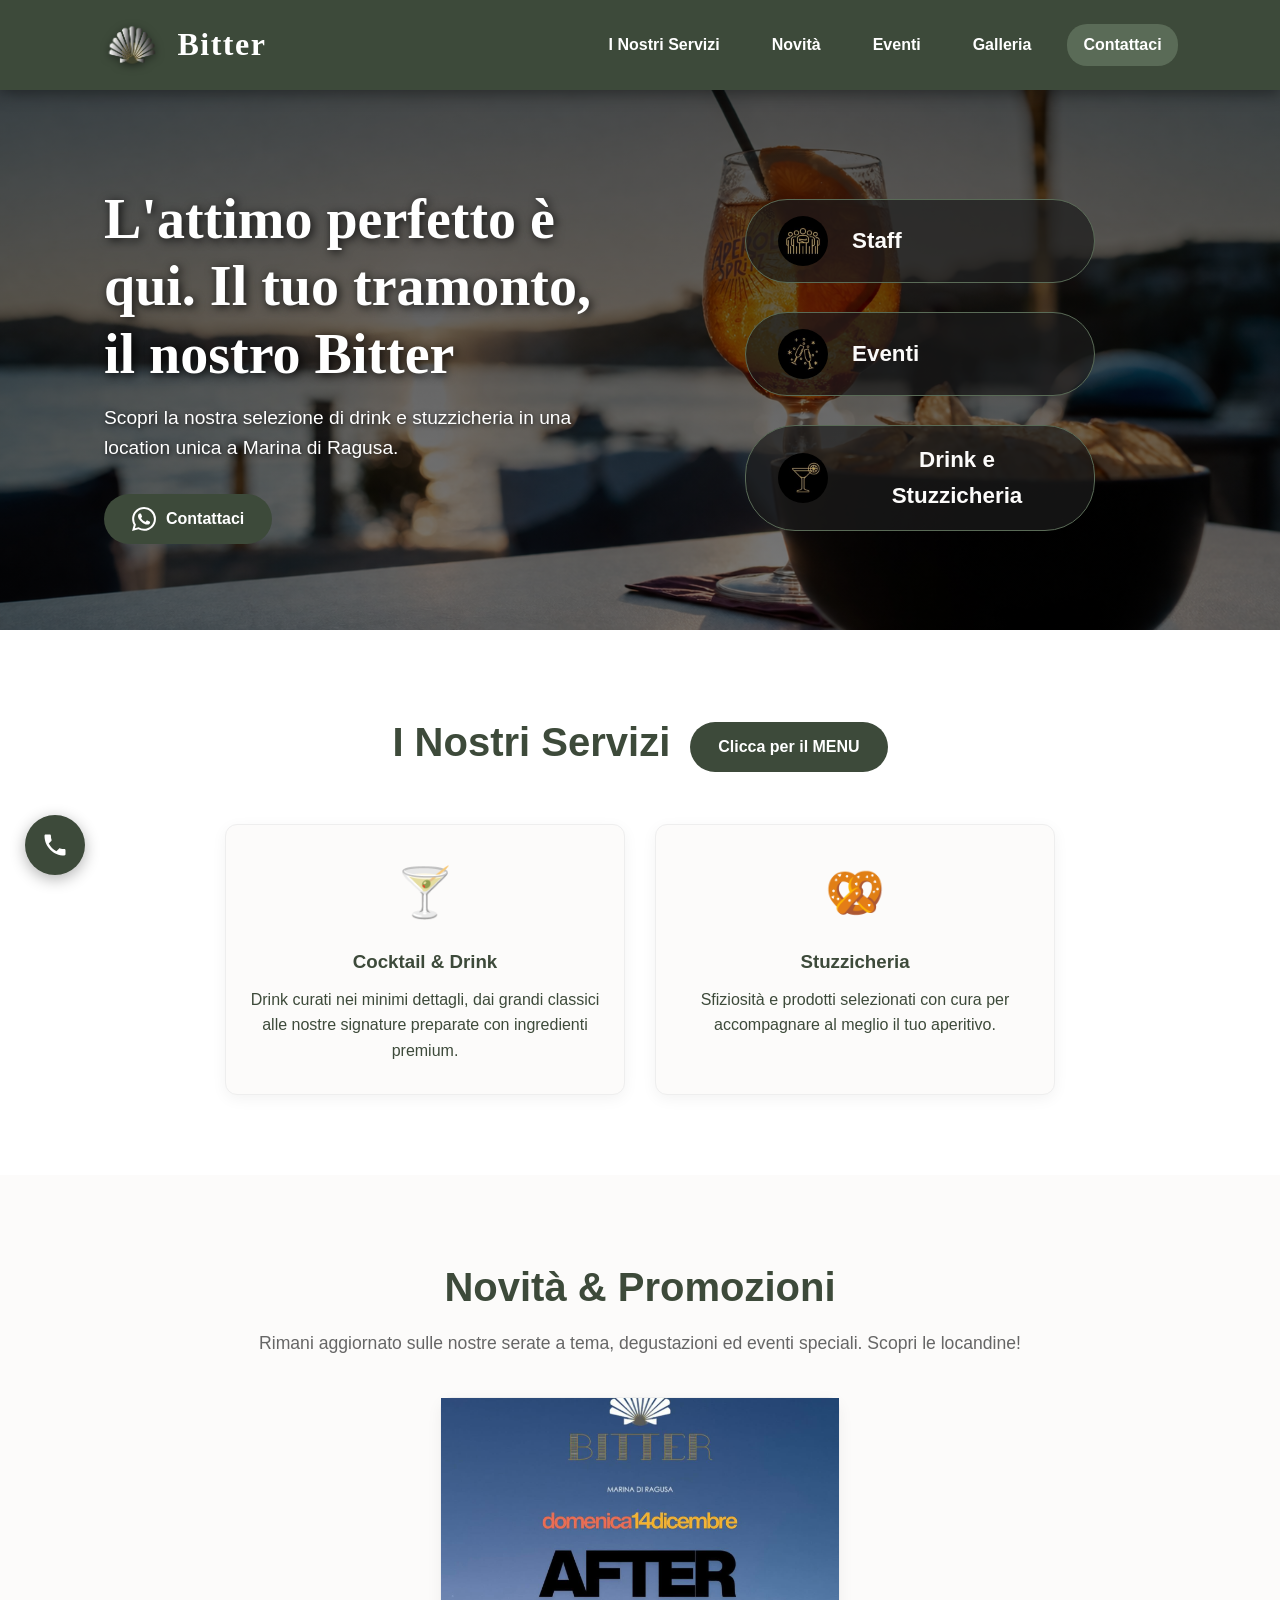
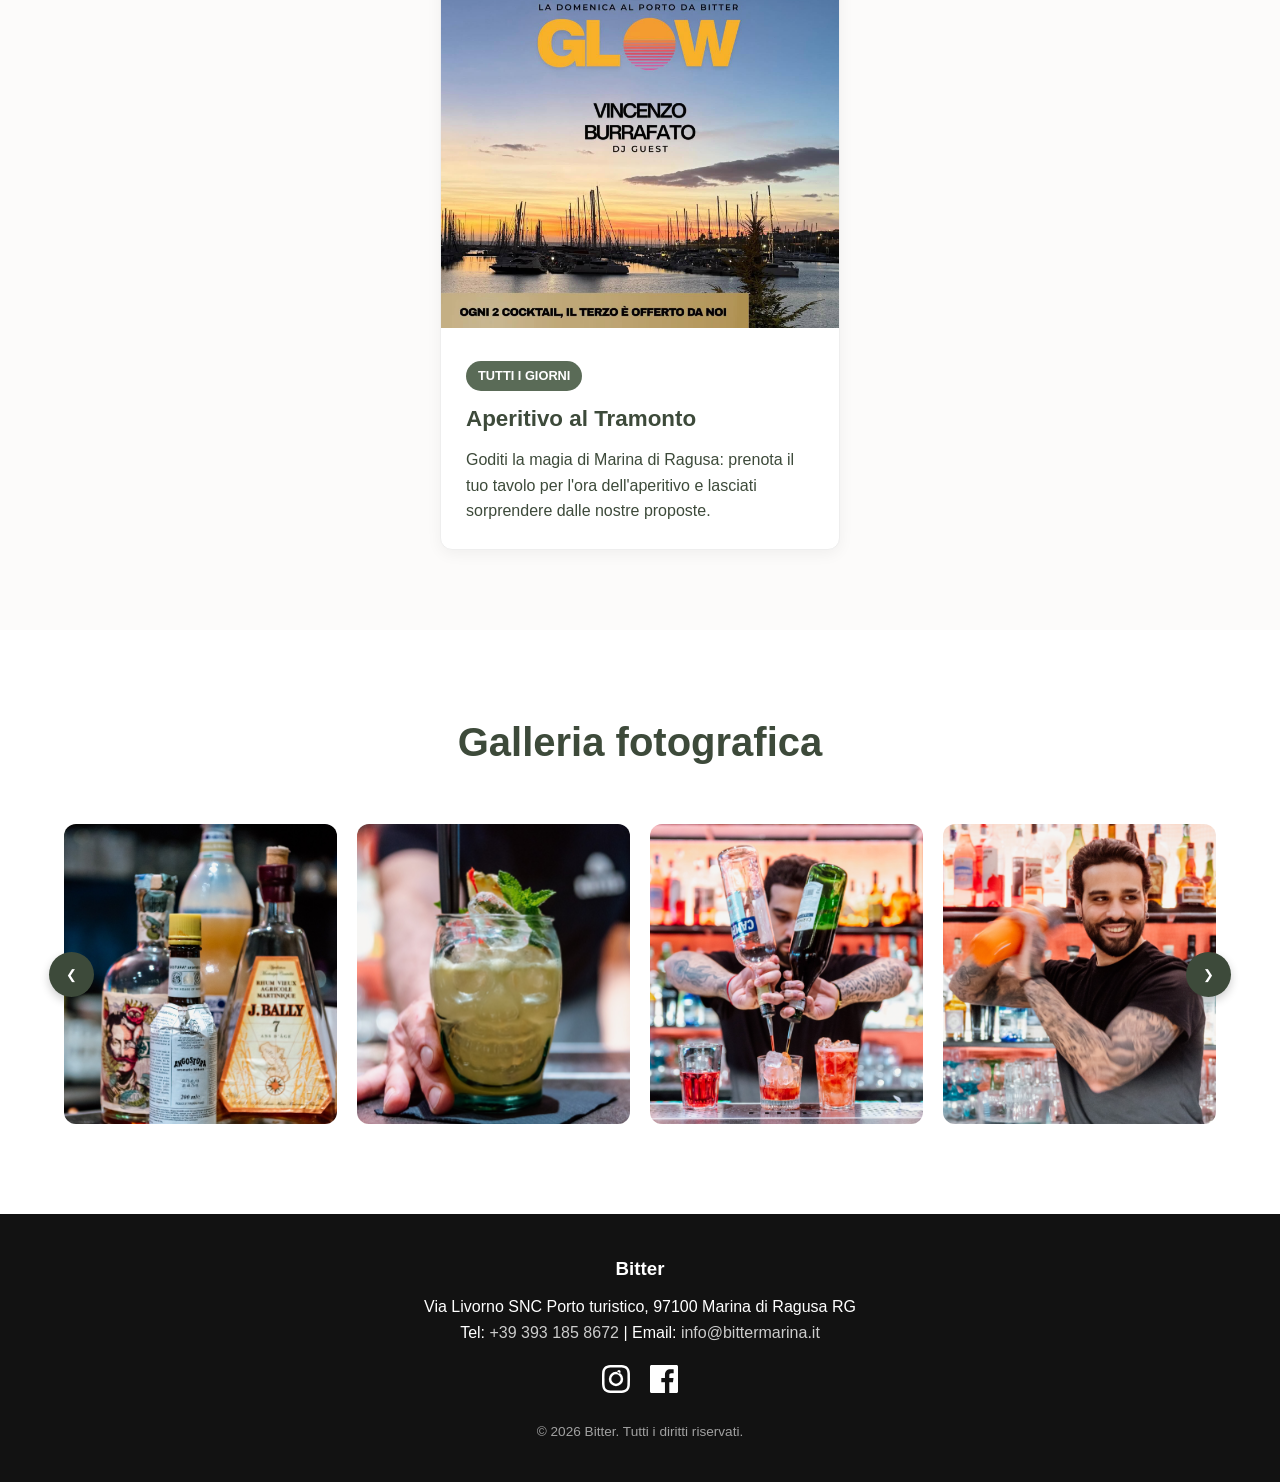
==== index.html @ 3f4b148c "Push" ====
<!DOCTYPE html>
<html lang="it">

<head>
    <meta charset="UTF-8">
    <meta name="viewport" content="width=device-width, initial-scale=1.0">

    <title>Bitter | Marina di Ragusa</title>
    <meta name="description"
        content="Bitter a Marina di Ragusa: vieni a scoprire la nostra selezione di vini, taglieri ed eventi esclusivi al tramonto.">
    <meta name="keywords"
        content="Bitter Marina di Ragusa, aperitivo Marina di Ragusa, vini, taglieri, eventi, tramonto, cocktail bar">
    <meta name="author" content="Bitter">
    <meta name="robots" content="index, follow">
    <link rel="icon" href="img/icon.png" type="image/png">

    <link rel="stylesheet" href="style.css">
</head>

<body>

    <header class="main-header">
        <div class="header-overlay">
            <a href="index.html" class="logo-container" style="text-decoration: none;">
                <img src="img/logo.png" alt="Logo Bitter" class="logo" width="50" height="50">
                <h1>Bitter</h1>
            </a>

            <button class="hamburger" aria-expanded="false" aria-label="Apri menu principale" aria-controls="main-nav">
                <svg viewBox="0 0 24 24" width="30" height="30" fill="currentColor" aria-hidden="true">
                    <path d="M3 18h18v-2H3v2zm0-5h18v-2H3v2zm0-7v2h18V6H3z" />
                </svg>
            </button>

            <nav id="main-nav" role="navigation" aria-label="Menu principale">
                <a href="#servizi">I Nostri Servizi</a>
                <a href="#novita">Novità</a>
                <a href="eventi.html">Eventi</a>
                <a href="#galleria">Galleria</a>
                <a href="contatti.html" class="nav-highlight">Contattaci</a>
            </nav>
        </div>

        <!-- Hero Section Aggiornata: Divisa a Metà -->
        <div class="hero-content split-layout">

            <!-- Lato Sinistro: Titolo, Sottotitolo e Immagine Prenotazione -->
            <div class="hero-text">
                <h2>L'attimo perfetto è qui. Il tuo tramonto, il nostro Bitter</h2>
                <p>Scopri la nostra selezione di drink e stuzzicheria in una location unica a Marina di Ragusa.</p>

                <a href="contatti.html" class="btn">
                    <svg viewBox="0 0 24 24" width="24" height="24" fill="currentColor" aria-hidden="true">
                        <path
                            d="M17.472 14.382c-.297-.149-1.758-.867-2.03-.967-.273-.099-.471-.148-.67.15-.197.297-.767.966-.94 1.164-.173.199-.347.223-.644.075-.297-.15-1.255-.463-2.39-1.475-.883-.788-1.48-1.761-1.653-2.059-.173-.297-.018-.458.13-.606.134-.133.298-.347.446-.52.149-.174.198-.298.298-.497.099-.198.05-.371-.025-.52-.075-.149-.669-1.612-.916-2.207-.242-.579-.487-.5-.669-.51a12.8 12.8 0 0 0-.57-.01c-.198 0-.52.074-.792.372-.272.297-1.04 1.016-1.04 2.479 0 1.462 1.065 2.875 1.213 3.074.149.198 2.096 3.2 5.077 4.487.709.306 1.262.489 1.694.625.712.227 1.36.195 1.871.118.571-.085 1.758-.719 2.006-1.413.248-.694.248-1.289.173-1.413-.074-.124-.272-.198-.57-.347m-5.421 7.403h-.004a9.87 9.87 0 0 1-5.031-1.378l-.361-.214-3.741.982.998-3.648-.235-.374a9.86 9.86 0 0 1-1.51-5.26c.001-5.45 4.436-9.884 9.888-9.884 2.64 0 5.122 1.03 6.988 2.898a9.825 9.825 0 0 1 2.893 6.994c-.003 5.45-4.437 9.884-9.885 9.884m8.413-18.297A11.815 11.815 0 0 0 12.05 0C5.495 0 .16 5.335.157 11.892c0 2.096.547 4.142 1.588 5.945L.057 24l6.305-1.654a11.882 11.882 0 0 0 5.683 1.448h.005c6.554 0 11.89-5.335 11.893-11.893a11.821 11.821 0 0 0-3.48-8.413Z" />
                    </svg>
                    Contattaci
                </a>
            </div>

            <!-- Lato Destro: Icone Cliccabili -->
            <div class="hero-icons">
                <a href="staff.html" class="hero-icon-link">
                    <img src="img/staff_icon.jpg" alt="Icona Staff">
                    <span>Staff</span>
                </a>
                <a href="eventi.html" class="hero-icon-link">
                    <img src="img/eventi_icon.jpg" alt="Icona Eventi">
                    <span>Eventi</span>
                </a>
                <a href="menu.html" class="hero-icon-link">
                    <img src="img/menu_icon.jpg" alt="Icona Drink e Stuzzicheria">
                    <span>Drink e Stuzzicheria</span>
                </a>
            </div>

        </div>
    </header>

    <main id="main-content">

        <!-- SEZIONE SERVIZI -->
        <section id="servizi" class="services-section fade-in">
            <div class="service-header">
                <h2>I Nostri Servizi</h2>
                <a href="menu.html" class="btn btn-primary">Clicca per il MENU</a>
            </div>
            <p class="section-subtitle"><!---DA POTER AGGIUNGERE FACOLTATIVAMENTE--></p>
            <div class="services-grid">
                <div class="service-card">
                    <div class="service-icon">🍸</div>
                    <h3>Cocktail & Drink</h3>
                    <p>Drink curati nei minimi dettagli, dai grandi classici alle nostre signature preparate con
                        ingredienti premium.</p>
                </div>
                <div class="service-card">
                    <div class="service-icon">🥨</div>
                    <h3>Stuzzicheria</h3>
                    <p>Sfiziosità e prodotti selezionati con cura per accompagnare al meglio il tuo aperitivo.
                    </p>
                </div>
            </div>
        </section>

        <!-- SEZIONE NOVITÀ -->
        <section id="novita" class="news-section fade-in">
            <h2>Novità & Promozioni</h2>
            <p class="section-subtitle">Rimani aggiornato sulle nostre serate a tema, degustazioni ed eventi speciali.
                Scopri le locandine!</p>
            <div class="news-container">
                <!--INIZIO BLOCCO LOCANDINE-->
                <div class="news-card">
                    <img src="img/locandine/locandina1.jpg" alt="Promo Tramonto" class="event-poster">
                    <div class="news-details">
                        <span class="news-date">Tutti i giorni</span>
                        <h3>Aperitivo al Tramonto</h3>
                        <p>Goditi la magia di Marina di Ragusa: prenota il tuo tavolo per l'ora dell'aperitivo e
                            lasciati sorprendere dalle nostre proposte.</p>
                    </div>
                </div>
                <!--Aggiungi altre!!!-->
            </div>
        </section>

        <!-- SEZIONE GALLERIA -->
        <section id="galleria" class="gallery fade-in">
            <h2>Galleria fotografica</h2>
            <div class="slider-container">
                <button type="button" class="slider-btn prev-btn" aria-label="Foto precedente">❮</button>
                <div class="slider-wrapper">
                    <div class="slider-track" role="region" aria-label="Galleria fotografiche">
                    </div>
                </div>
                <button type="button" class="slider-btn next-btn" aria-label="Prossima foto">❯</button>
            </div>
        </section>

    </main>

    <!-- FOOTER AGGIORNATO CON DATI BITTER -->
    <footer>
        <h3>Bitter</h3>
        <!-- Inserisci l'indirizzo esatto del locale qui sotto -->
        <p>Via Livorno SNC Porto turistico, 97100 Marina di Ragusa RG</p>
        <p>Tel: <a href="tel:+393931858672">+39 393 185 8672</a> | Email: <a
                href="mailto:info@bittermarina.it">info@bittermarina.it</a></p>

        <div class="social-links">
            <a href="https://www.instagram.com/bitter_marinadrg/" target="_blank" aria-label="Seguici su Instagram">
                <svg viewBox="0 0 24 24" width="28" height="28" fill="currentColor">
                    <path
                        d="M12 2.163c3.204 0 3.584.012 4.85.07 3.252.148 4.771 1.691 4.919 4.919.058 1.265.069 1.645.069 4.849 0 3.205-.012 3.584-.069 4.849-.149 3.225-1.664 4.771-4.919 4.919-1.266.058-1.644.07-4.85.07-3.204 0-3.584-.012-4.849-.07-3.26-.149-4.771-1.699-4.919-4.92-.058-1.265-.07-1.644-.07-4.849 0-3.204.013-3.583.07-4.849.149-3.227 1.664-4.771 4.919-4.919 1.266-.057 1.645-.069 4.849-.069zM12 0C8.741 0 8.333.014 7.053.072 2.695.272.273 2.69.073 7.052.014 8.333 0 8.741 0 12c0 3.259.014 3.668.072 4.948.2 4.358 2.618 6.78 6.98 6.98C8.333 23.986 8.741 24 12 24c3.259 0 3.668-.014 4.948-.072 4.354-.2 6.782-2.618 6.979-6.98.059-1.28.073-1.689.073-4.948 0-3.259-.014-3.667-.072-4.947-.196-4.354-2.617-6.78-6.979-6.98C15.668.014 15.259 0 12 0zm0 5.838a6.162 6.162 0 100 12.324 6.162 6.162 0 000-12.324zM12 16a4 4 0 110-8 4 4 0 010 8zm3.98-10.169a1.44 1.44 0 11-2.88 0 1.44 1.44 0 012.88 0z" />
                </svg>
            </a>
            <a href="https://www.facebook.com/bittermarinadiragusa" target="_blank" aria-label="Seguici su Facebook">
                <svg viewBox="0 0 24 24" width="28" height="28" fill="currentColor">
                    <path
                        d="M22.675 0H1.325C.593 0 0 .593 0 1.325v21.351C0 23.407.593 24 1.325 24H12.82v-9.294H9.692v-3.622h3.128V8.413c0-3.1 1.893-4.788 4.659-4.788 1.325 0 2.463.099 2.795.143v3.24l-1.918.001c-1.504 0-1.795.715-1.795 1.763v2.313h3.587l-.467 3.622h-3.12V24h6.116c.73 0 1.323-.593 1.323-1.325V1.325C24 .593 23.407 0 22.675 0z" />
                </svg>
            </a>
        </div>
        <p class="copyright">© <span id="year"></span> Bitter. Tutti i diritti riservati.</p>
    </footer>

    <!-- BOTTONE CORNETTA TELEFONICA FLUTTUANTE -->
    <a href="tel:+393931858672" class="tel-floating" aria-label="Chiamaci ora">
        <svg viewBox="0 0 24 24" width="28" height="28" fill="currentColor">
            <path
                d="M6.62 10.79c1.44 2.83 3.76 5.14 6.59 6.59l2.2-2.2c.27-.27.67-.36 1.02-.24 1.12.37 2.33.57 3.57.57.55 0 1 .45 1 1V20c0 .55-.45 1-1 1-9.39 0-17-7.61-17-17 0-.55.45-1 1-1h3.5c.55 0 1 .45 1 1 0 1.25.2 2.45.57 3.57.11.35.03.74-.25 1.02l-2.2 2.2z" />
        </svg>
    </a>

    <script>document.getElementById('year').textContent = new Date().getFullYear();</script>
    <script src="script.js" defer></script>

</body>

</html>
---- style.css ----
@view-transition {
    navigation: auto;
}

::view-transition-old(root) {
    animation: fade-out .25s ease;
}

::view-transition-new(root) {
    animation: fade-in .50s ease;
}

@keyframes fade-in {
    from {
        opacity: 0;
    }

    to {
        opacity: 1;
    }
}

@keyframes fade-out {
    from {
        opacity: 1;
    }

    to {
        opacity: 0;
    }
}

:root {
    --primary: #3d4a3a;
    --primary-hover: #2d382b;
    --secondary: #5a6b57;
    --secondary-hover: #465443;
    --bg-color: #fcfbfa;
    --text-dark: #3d4a3a;
    --whatsapp: #25D366;
    --whatsapp-hover: #128C7E;
}

html {
    scroll-behavior: smooth;
}

* {
    margin: 0;
    padding: 0;
    box-sizing: border-box;
    font-family: 'Segoe UI', Tahoma, Geneva, Verdana, sans-serif;
}

body {
    background-color: var(--bg-color);
    color: var(--text-dark);
    line-height: 1.6;
    overflow-x: hidden;
}

/* --- BARRA DI NAVIGAZIONE --- */
.header-overlay {
    position: fixed;
    top: 0;
    left: 0;
    width: 100%;
    padding: 15px 8%;
    display: flex;
    justify-content: space-between;
    align-items: center;
    background: var(--primary);
    backdrop-filter: blur(10px);
    z-index: 1000;
    box-shadow: 0 4px 15px rgba(0, 0, 0, 0.4);
    transition: all 0.3s ease;
}

.logo-container {
    display: flex;
    align-items: center;
    gap: 15px;
    z-index: 1001;
}

header img.logo {
    height: 60px;
    width: auto;
    object-fit: contain;
    filter: drop-shadow(0px 2px 4px rgba(0, 0, 0, 0.5));
    border-radius: 50%;
}

header h1 {
    color: #fff;
    font-size: clamp(1.5rem, 3vw, 2rem);
    font-weight: 700;
    letter-spacing: 1.5px;
    font-family: Georgia, 'Times New Roman', Times, serif;
}

nav {
    display: flex;
    align-items: center;
}

nav a {
    position: relative;
    margin-left: 20px;
    padding: 8px 16px;
    border-radius: 20px;
    color: #fff;
    text-decoration: none;
    font-weight: 600;
    transition: transform 0.3s ease, color 0.3s ease;
}

nav a::before {
    content: "";
    position: absolute;
    inset: 0;
    background: var(--secondary);
    border-radius: inherit;
    opacity: 0;
    transform: scale(0.85);
    transition: opacity 0.3s ease, transform 0.3s ease;
    z-index: -1;
}

nav a:hover {
    color: white;
    transform: scale(0.95);
}

nav a:hover::before,
.nav-highlight::before {
    opacity: 1;
    transform: scale(1);
}

.nav-highlight::before {
    background: var(--secondary);
}

/* --- HERO SECTION --- */
.main-header {
    width: 100%;
    min-height: 70vh;
    background: linear-gradient(rgba(0, 0, 0, 0.7), rgba(0, 0, 0, 0.5)), url('img/header.jpg') center/cover no-repeat;
    position: relative;
    display: flex;
    flex-direction: column;
    padding-top: 100px;
}

.slim-header {
    min-height: 10vh;
}

.hero-content {
    flex: 1;
    display: flex;
    flex-direction: column;
    justify-content: center;
    align-items: center;
    text-align: center;
    padding: 40px 5%;
    color: white;
}

/* Layout diviso per la Home */
.split-layout {
    display: flex;
    flex-direction: row;
    align-items: center;
    justify-content: space-between;
    max-width: 1200px;
    margin: 0 auto;
    width: 100%;
    gap: 3rem;
}

.hero-text {
    flex: 1;
    text-align: left;
    display: flex;
    flex-direction: column;
    align-items: flex-start;
}

.hero-text h2 {
    font-size: clamp(2.2rem, 5vw, 3.5rem);
    text-shadow: 2px 2px 10px rgba(0, 0, 0, 0.8);
    margin-bottom: 15px;
    font-family: Georgia, serif;
    line-height: 1.2;
}

.hero-text p {
    font-size: clamp(1rem, 2vw, 1.2rem);
    text-shadow: 1px 1px 5px rgba(0, 0, 0, 0.8);
    max-width: 600px;
    margin-bottom: 30px;
}

.booking-link {
    display: inline-block;
    transition: transform 0.3s ease;
}

.booking-link:hover {
    transform: scale(1.02);
}

.booking-img {
    max-width: 100%;
    height: auto;
    border-radius: 12px;
    box-shadow: 0 4px 15px rgba(0, 0, 0, 0.2);
}

.hero-icons {
    flex: 1;
    display: flex;
    flex-direction: column;
    gap: 1.8rem;
    align-items: center;
    width: 100%;
}

.hero-icon-link {
    display: flex;
    align-items: center;
    gap: 1.5rem;
    text-decoration: none;
    color: var(--bg-color);
    font-size: 1.4rem;
    font-weight: bold;
    background: rgba(28, 28, 28, 0.7);
    padding: 1rem 2rem;
    border-radius: 50px;
    width: 100%;
    max-width: 350px;
    transition: all 0.3s ease;
    border: 1px solid var(--secondary);
}

.hero-icon-link:hover {
    transform: translateY(-5px);
    background: var(--primary);
    box-shadow: 0 8px 20px rgba(0, 0, 0, 0.3);
}

.hero-icon-link img {
    width: 50px;
    height: 50px;
    border-radius: 50%;
    object-fit: cover;
}

/* Modale e Bottoni Generici */
.modal-overlay {
    position: fixed;
    top: 0;
    left: 0;
    width: 100%;
    height: 100%;
    background: rgba(0, 0, 0, 0.7);
    display: flex;
    justify-content: center;
    align-items: center;
    z-index: 2000;
}

.modal-content {
    background: white;
    padding: 30px;
    border-radius: 15px;
    text-align: center;
    max-width: 400px;
    width: 90%;
    box-shadow: 0 10px 30px rgba(0, 0, 0, 0.3);
    animation: fade-in 0.3s ease;
}

.modal-content h3 {
    color: var(--primary);
    margin-bottom: 15px;
}

.modal-content button {
    margin-top: 20px;
    width: 100%;
}

.btn {
    padding: 12px 28px;
    background: var(--primary);
    color: #fff;
    text-decoration: none;
    border-radius: 30px;
    font-weight: bold;
    display: inline-flex;
    align-items: center;
    gap: 10px;
    border: none;
    cursor: pointer;
    transition: background 0.3s, transform 0.2s;
}

.btn:hover {
    transform: translateY(-3px);
}

.hero-btn {
    background: var(--secondary);
    color: var(--text-dark);
    font-size: 1.1rem;
}

.hero-btn:hover {
    background: var(--secondary-hover);
    color: #fff;
}

/* --- SEZIONI GENERICHE --- */
section {
    padding: 80px 5%;
    text-align: center;
    background: white;
}

section:nth-of-type(even) {
    background: var(--bg-color);
}

section h2 {
    color: var(--primary);
    font-size: clamp(1.8rem, 4vw, 2.5rem);
    margin-bottom: 10px;
}

.section-subtitle {
    color: #666;
    margin-bottom: 40px;
    font-size: clamp(1rem, 2vw, 1.1rem);
}

.services-grid,
.news-container {
    display: flex;
    gap: 30px;
    justify-content: center;
    flex-wrap: wrap;
}

.news-container {
    align-items: stretch;
}

.poster-wrapper {
    width: 100%;
    height: 380px;
    overflow: hidden;
    background-color: #1a1a1a;
}

.service-card,
.news-card {
    background: var(--bg-color);
    padding: 30px 20px;
    border-radius: 12px;
    flex: 1 1 300px;
    max-width: 400px;
    box-shadow: 0 4px 15px rgba(0, 0, 0, 0.05);
    transition: transform 0.3s ease, box-shadow 0.3s ease;
    border: 1px solid #eee;
}

.service-card:hover,
.news-card:hover {
    transform: translateY(-8px);
    box-shadow: 0 10px 25px rgba(0, 0, 0, 0.1);
}

.news-card {
    padding: 0;
    background: white;
    text-align: left;
    height: 100%;
}

.service-icon {
    font-size: 3rem;
    margin-bottom: 15px;
}

.service-card h3 {
    color: var(--primary);
    margin-bottom: 10px;
}

.service-header {
    display: flex;
    gap: 20px;
    align-items: center;
    justify-content: center;
}

.event-poster {
    width: 100%;
    height: 100%;
    object-fit: cover;
    object-position: center top;
}

.news-details {
    padding: 25px;
}

.news-date {
    display: inline-block;
    background: var(--secondary);
    color: white;
    font-size: 0.8rem;
    font-weight: bold;
    padding: 5px 12px;
    border-radius: 20px;
    margin-bottom: 10px;
    text-transform: uppercase;
}

.news-details h3 {
    font-size: 1.4rem;
    color: var(--primary);
    margin-bottom: 10px;
}

/* --- GALLERIA --- */
.slider-container {
    position: relative;
    display: flex;
    align-items: center;
    max-width: 100%;
    margin: 40px auto 0 auto;
}

.slider-wrapper {
    overflow: hidden;
    width: 100%;
    padding: 10px 0;
}

.slider-track {
    display: flex;
    gap: 20px;
    transition: transform 0.5s cubic-bezier(0.25, 1, 0.5, 1);
}

.slider-track img {
    width: calc((100% - 60px) / 4);
    flex-shrink: 0;
    height: 300px;
    object-fit: cover;
    border-radius: 12px;
    transition: transform 0.3s ease, box-shadow 0.3s ease;
}

.slider-track img:hover {
    transform: scale(1.03);
    box-shadow: 0 10px 20px rgba(0, 0, 0, 0.15);
}

.slider-btn {
    background: var(--primary);
    color: white;
    border: none;
    width: 45px;
    height: 45px;
    cursor: pointer;
    border-radius: 50%;
    position: absolute;
    z-index: 10;
    display: grid;
    place-items: center;
    box-shadow: 0 4px 10px rgba(0, 0, 0, 0.2);
}

.prev-btn {
    left: -15px;
}

.next-btn {
    right: -15px;
}

/* --- CONTATTI E ORARI --- */
.contact-layout {
    display: flex;
    flex-wrap: wrap;
    gap: 40px;
    padding: 60px 5%;
    justify-content: center;
    align-items: flex-start;
}

.contact-section,
.orari-section {
    flex: 1 1 320px;
    max-width: 600px;
    text-align: center;
    background: white;
    padding: 40px 30px;
    border-radius: 15px;
    box-shadow: 0 8px 30px rgba(0, 0, 0, 0.05);
}

.input-group {
    margin-bottom: 20px;
    text-align: left;
}

.input-group label {
    display: block;
    margin-bottom: 8px;
    font-weight: 600;
}

.input-group input,
.input-group select,
.input-group textarea {
    width: 100%;
    padding: 12px;
    border: 1px solid #ddd;
    border-radius: 6px;
    font-size: 1rem;
    background: var(--bg-color);
}

.input-group input:focus,
.input-group select:focus,
.input-group textarea:focus {
    outline: none;
    border-color: var(--primary);
    background: white;
}

.wa-btn {
    width: 100%;
    justify-content: center;
    background: var(--primary);
}

.wa-btn:hover {
    background: var(--primary-hover);
}

.orari-table {
    width: 100%;
    border-collapse: collapse;
    margin-top: 20px;
}

.orari-table th {
    background-color: var(--primary);
    color: white;
    padding: 15px;
    font-size: 1.1rem;
}

.orari-table td {
    padding: 15px;
    border-bottom: 1px solid #eee;
    font-weight: 500;
}

.closed-day td {
    color: #b93a3a;
    font-weight: bold;
}

/* --- FOOTER --- */
footer {
    background: #121212;
    color: #fff;
    text-align: center;
    padding: 40px 20px;
}

footer h3 {
    margin-bottom: 10px;
    color: white;
}

footer a {
    color: #ccc;
    text-decoration: none;
    transition: 0.3s;
}

footer a:hover {
    color: var(--secondary);
}

.social-links {
    margin: 20px 0;
    display: flex;
    justify-content: center;
    gap: 20px;
}

.social-links a {
    color: #fff;
}

.social-links a:hover {
    color: var(--secondary);
}

.copyright {
    margin-top: 15px;
    font-size: 0.85rem;
    opacity: 0.6;
}

/* --- PAGINA MENU --- */
.menu-page {
    padding-top: 130px;
    /* Più respiro sotto la navbar */
    padding-bottom: 4rem;
    max-width: 1250px;
    margin: 0 auto;
    background-color: transparent;
    padding-left: 5%;
    padding-right: 5%;
}

/* Titolo e Intestazione Menu (Stile Glass/Premium) */
.menu-intro {
    text-align: center;
    background: rgba(255, 255, 255, 0.9);
    padding: 2.5rem 2rem;
    margin-bottom: 3.5rem;
    border-radius: 20px;
    box-shadow: 0 10px 30px rgba(0, 0, 0, 0.03);
    backdrop-filter: blur(10px);
}

.menu-intro h2 {
    font-size: clamp(2.2rem, 5vw, 3.2rem);
    color: var(--primary);
    margin-bottom: 0.5rem;
    font-family: Georgia, 'Times New Roman', Times, serif;
    letter-spacing: 1px;
    text-transform: uppercase;
}

.service-cover-note {
    font-size: 1.15rem;
    font-style: italic;
    color: var(--secondary);
    position: relative;
    display: inline-block;
    padding-bottom: 5px;
}

.service-cover-note::after {
    content: '';
    position: absolute;
    bottom: 0;
    left: 50%;
    transform: translateX(-50%);
    width: 50px;
    height: 2px;
    background: var(--secondary);
    border-radius: 2px;
}

/* Categorie del Menu */
.menu-category {
    margin-bottom: 4rem;
    padding: 2.5rem;
    border-radius: 20px;
    background: #ffffff;
    box-shadow: 0 15px 35px rgba(0, 0, 0, 0.04);
    border: 1px solid rgba(61, 74, 58, 0.08);
    position: relative;
}

.category-title {
    font-size: 2rem;
    color: var(--primary);
    padding-bottom: 1rem;
    margin-bottom: 1rem;
    text-align: left;
    font-family: Georgia, serif;
    position: relative;
    display: inline-block;
}

/* Elegante separatore sfumato sotto i titoli di categoria */
.category-title::after {
    content: '';
    position: absolute;
    bottom: 0;
    left: 0;
    width: 100%;
    height: 3px;
    background: linear-gradient(90deg, var(--primary) 0%, transparent 100%);
    border-radius: 3px;
}

.category-description {
    color: #666;
    margin-bottom: 2.5rem;
    text-align: left;
    font-size: 1.05rem;
    max-width: 800px;
    line-height: 1.7;
}

/* Griglia Card del Menu */
.menu-grid {
    display: grid;
    grid-template-columns: repeat(auto-fit, minmax(280px, 1fr));
    gap: 2rem;
}

/* Design rinnovato delle Menu Card */
.menu-card {
    background-color: #ffffff;
    border-radius: 16px;
    overflow: hidden;
    box-shadow: 0 8px 20px rgba(0, 0, 0, 0.05);
    border: 1px solid rgba(0, 0, 0, 0.03);
    display: flex;
    flex-direction: column;
    transition: all 0.4s cubic-bezier(0.175, 0.885, 0.32, 1.275);
    position: relative;
}

.menu-card:hover {
    transform: translateY(-8px);
    box-shadow: 0 15px 35px rgba(0, 0, 0, 0.12);
    border-color: rgba(90, 107, 87, 0.2);
}

.menu-img {
    width: 100%;
    height: 220px;
    object-fit: cover;
    transition: transform 0.6s ease;
}

.menu-card:hover .menu-img {
    transform: scale(1.08);
    /* Effetto Zoom all'hover */
}

.menu-card-body {
    padding: 1.5rem;
    display: flex;
    flex-direction: column;
    justify-content: flex-start;
    flex-grow: 1;
    text-align: left;
    background: linear-gradient(to bottom, #ffffff 0%, #fcfbfa 100%);
}

.menu-card-header {
    display: flex;
    justify-content: space-between;
    align-items: flex-start;
    margin-bottom: 1rem;
    gap: 15px;
}

.menu-card-header h4 {
    font-size: 1.3rem;
    margin: 0;
    color: var(--primary);
    font-family: Georgia, serif;
    line-height: 1.3;
}

/* Badge Prezzo */
.menu-card-header .price {
    font-weight: 700;
    font-size: 1.1rem;
    color: #ffffff;
    background-color: var(--secondary);
    padding: 6px 14px;
    border-radius: 20px;
    box-shadow: 0 3px 10px rgba(90, 107, 87, 0.3);
    white-space: nowrap;
}

.ingredients {
    font-size: 0.95rem;
    color: #555;
    line-height: 1.6;
    margin: 0;
    border-top: 1px dashed rgba(0, 0, 0, 0.1);
    padding-top: 1rem;
    margin-top: auto;
    /* Mantiene gli ingredienti in basso se l'altezza varia */
}


/* --- CORNETTA TELEFONICA --- */
.tel-floating {
    position: fixed;
    bottom: 25px;
    left: 25px;
    background: var(--primary);
    color: white;
    width: 60px;
    height: 60px;
    border-radius: 50%;
    display: grid;
    place-items: center;
    box-shadow: 0 4px 15px rgba(0, 0, 0, 0.3);
    z-index: 1000;
    transition: transform 0.3s, background 0.3s;
}

.tel-floating:hover {
    transform: scale(1.1) rotate(-10deg);
    background: var(--primary-hover);
}

/* --- RESPONSIVE --- */
.hamburger {
    display: none;
    background: none;
    border: none;
    color: #fff;
    cursor: pointer;
    z-index: 1001;
}

@media (max-width: 992px) {
    .slider-track img {
        width: calc((100% - 20px) / 2);
    }
}

@media (max-width: 768px) {
    .hamburger {
        display: block;
    }

    #main-nav {
        position: fixed;
        top: 0;
        right: -100%;
        width: 100%;
        height: 100vh;
        background: rgba(28, 28, 28, 0.98);
        display: flex;
        flex-direction: column;
        justify-content: center;
        align-items: center;
        transition: right 0.4s cubic-bezier(0.4, 0, 0.2, 1);
        z-index: -1;
    }

    #main-nav.active {
        right: 0;
    }

    nav a {
        margin: 15px 0;
        font-size: 1.5rem;
    }

    .header-overlay {
        padding: 15px 5%;
    }

    .contact-layout {
        padding: 40px 5%;
    }

    .slider-track img {
        width: 100%;
    }

    .prev-btn {
        left: 0;
    }

    .next-btn {
        right: 0;
    }

    /* Adattamento Hero per Mobile */
    .split-layout {
        flex-direction: column;
        text-align: center;
        gap: 2rem;
    }

    .hero-text {
        align-items: center;
        text-align: center;
    }

    .hero-icon-link {
        width: 100%;
        justify-content: flex-start;
    }

    /* Adattamento Menu per Mobile aggiornato per il nuovo design */
    .menu-page {
        padding-top: 100px;
        padding-left: 4%;
        padding-right: 4%;
    }

    .menu-category {
        padding: 1.5rem;
        border-radius: 16px;
    }

    .menu-intro {
        padding: 1.5rem 1rem;
    }

    .category-title {
        font-size: 1.6rem;
    }
}
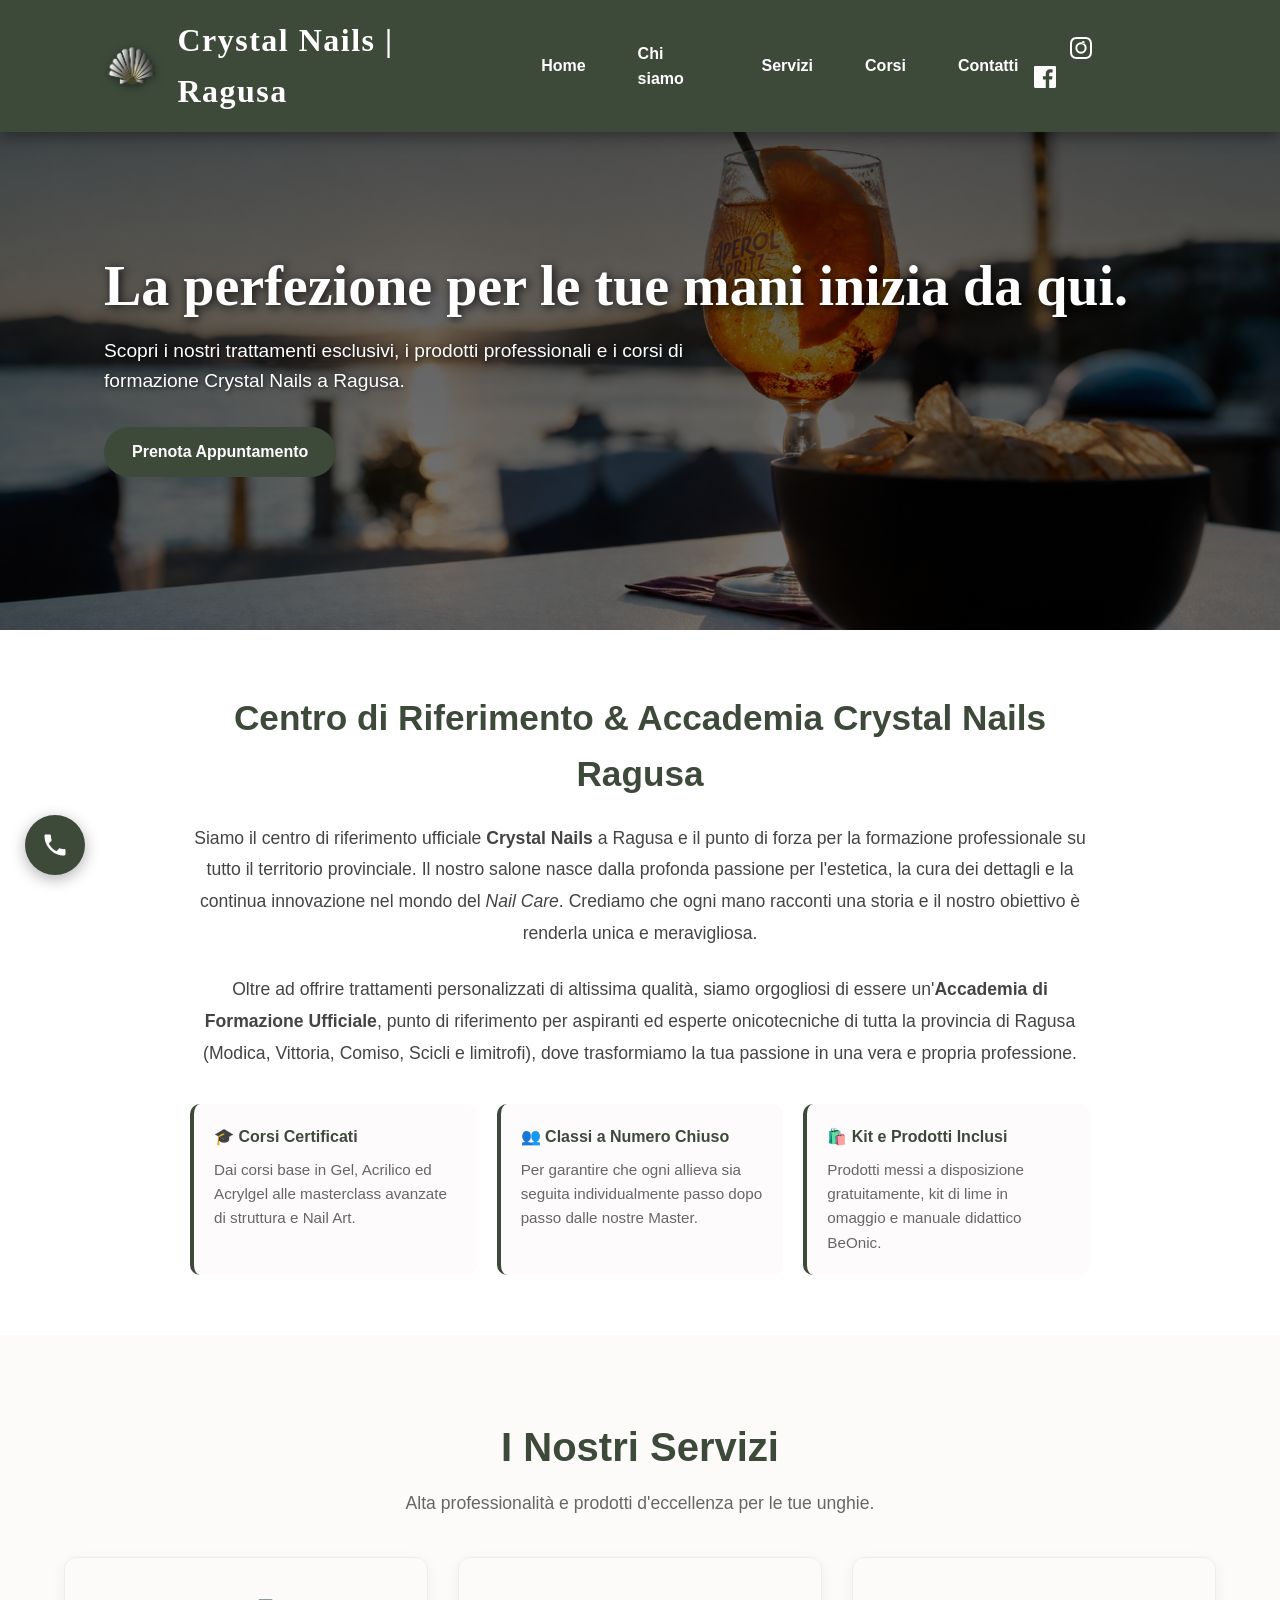
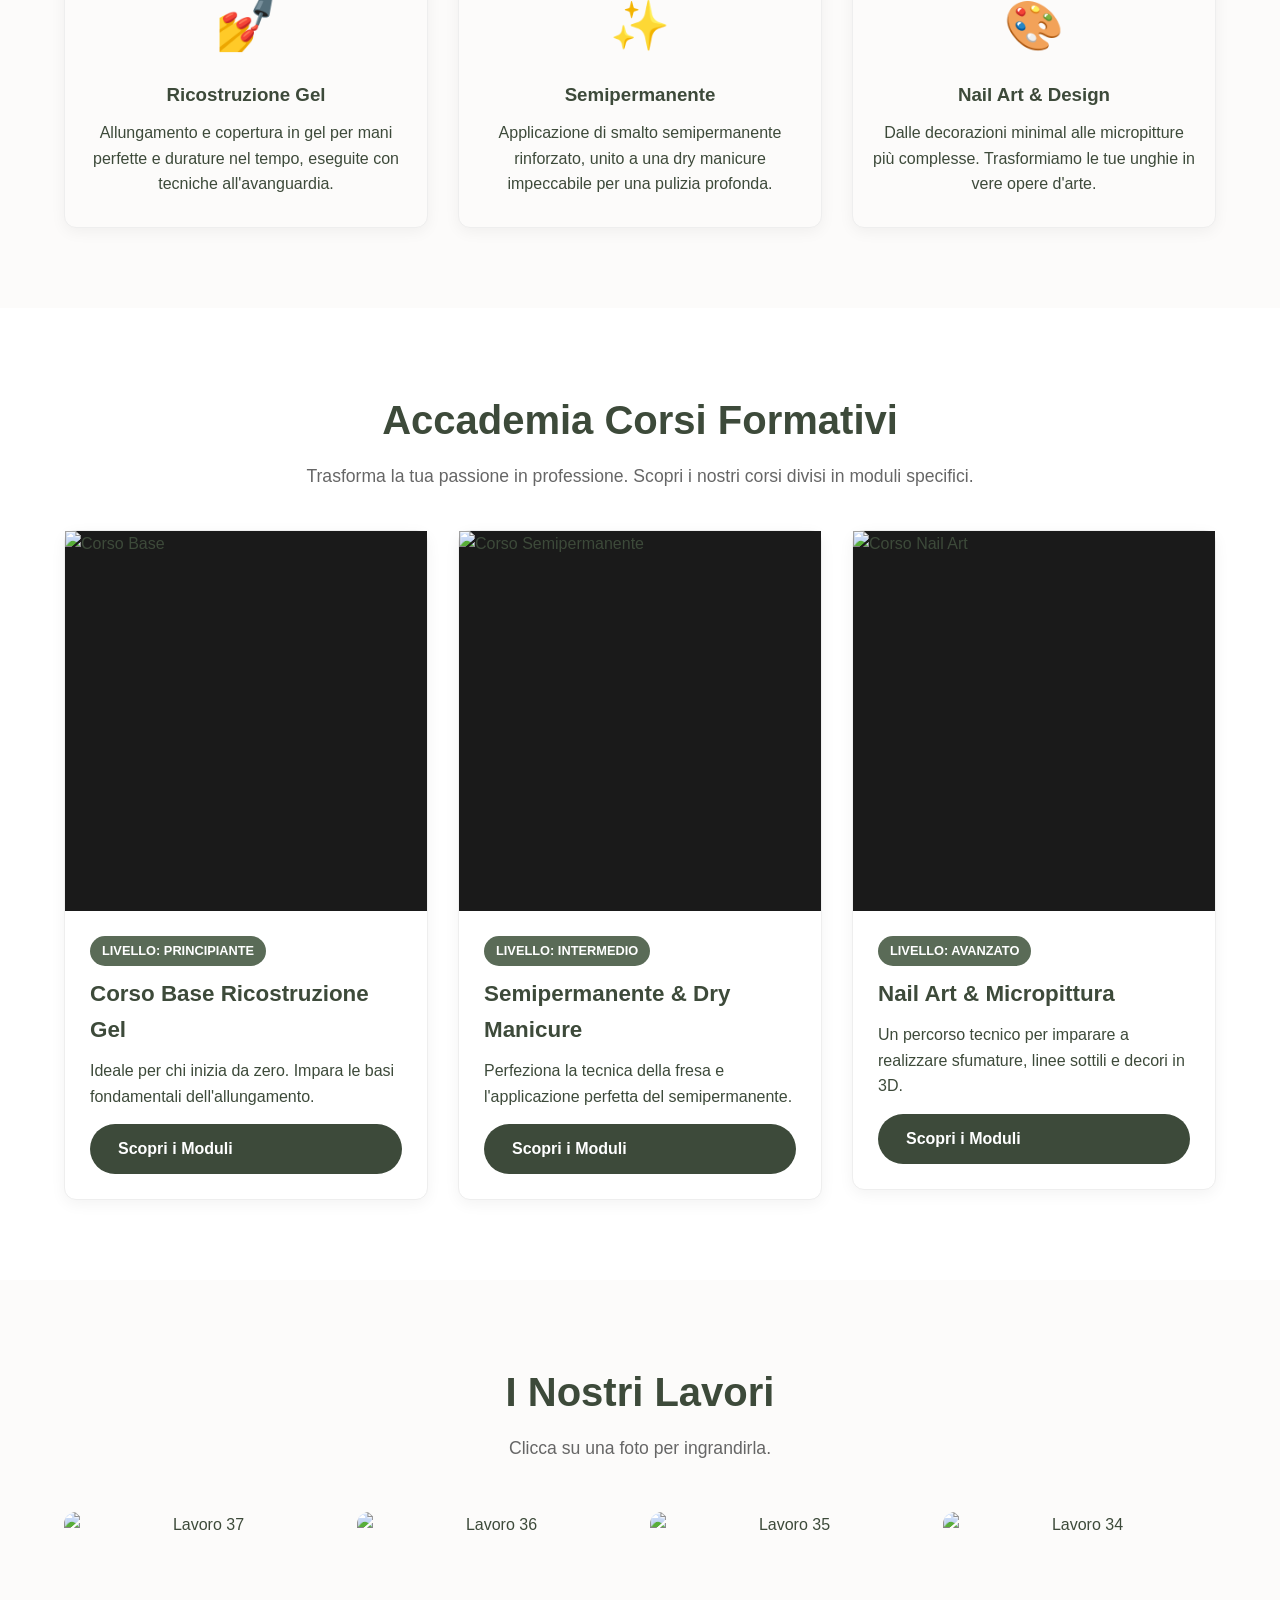
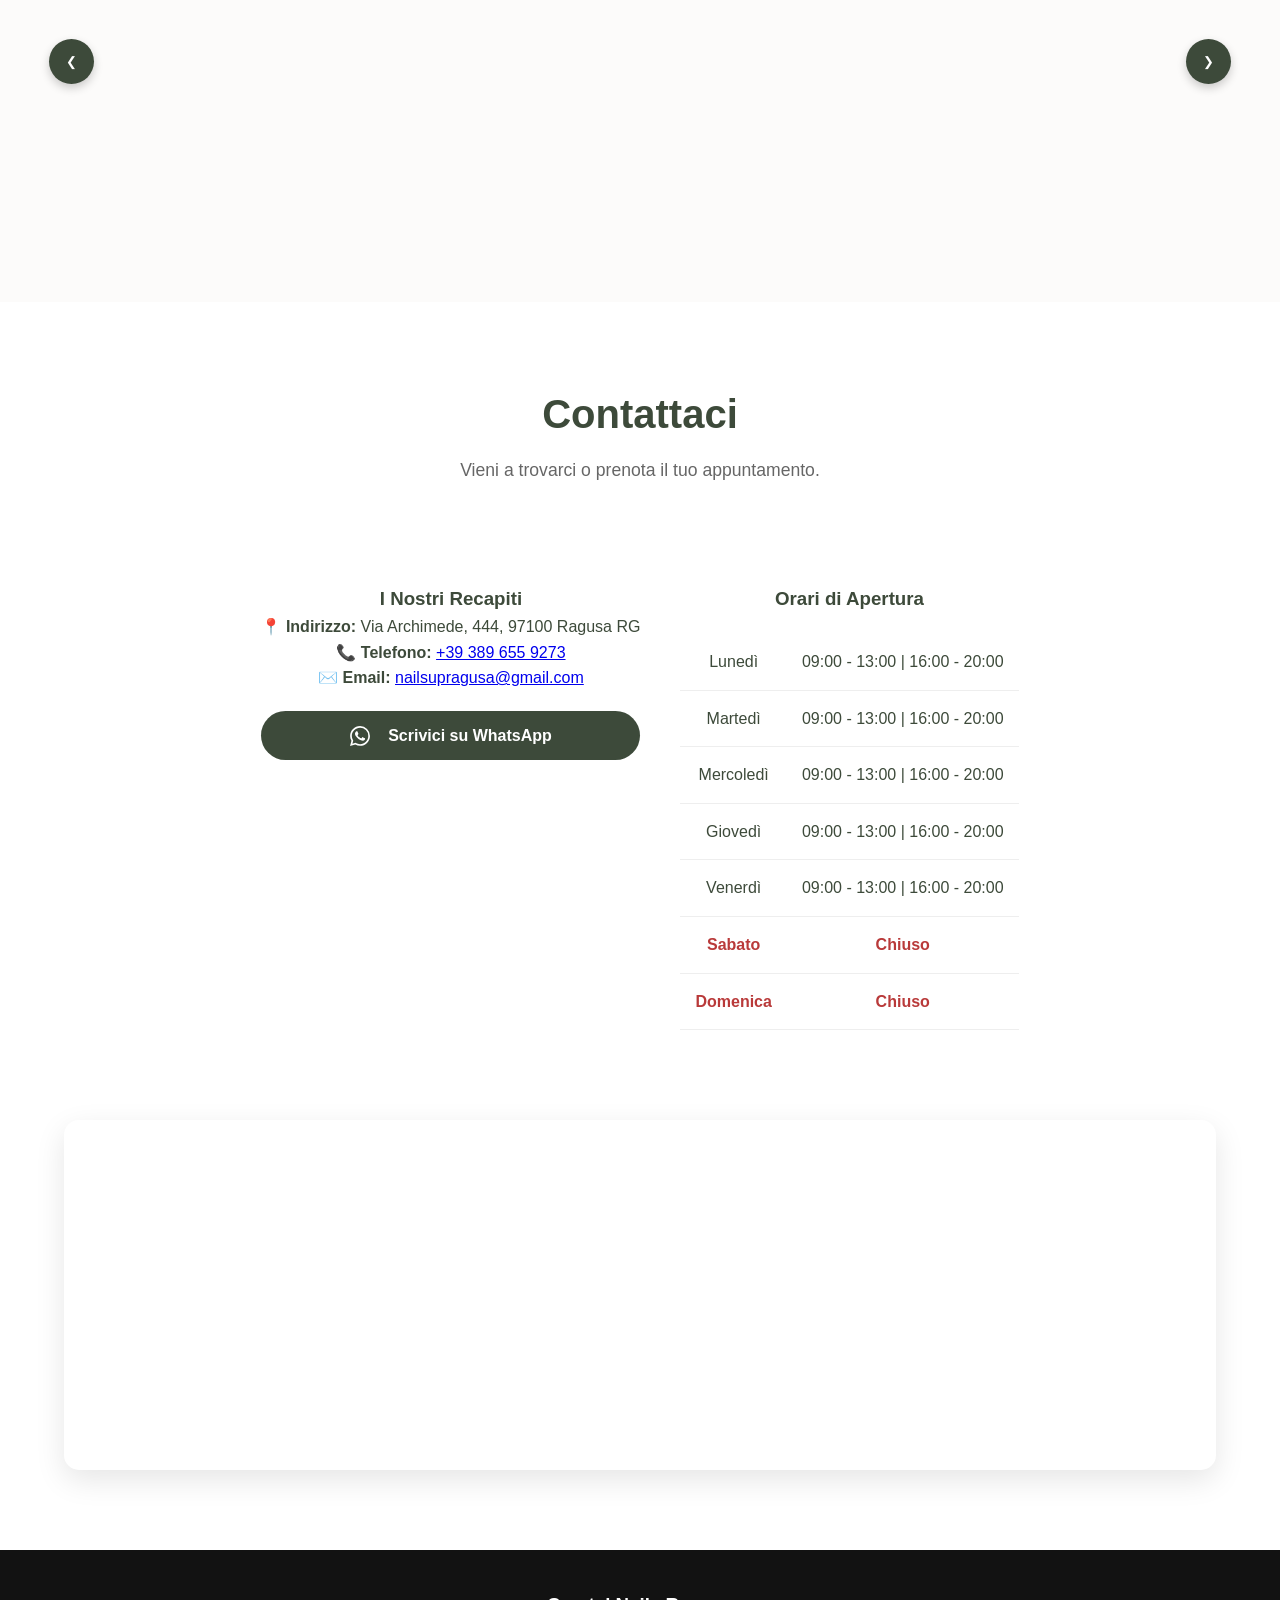
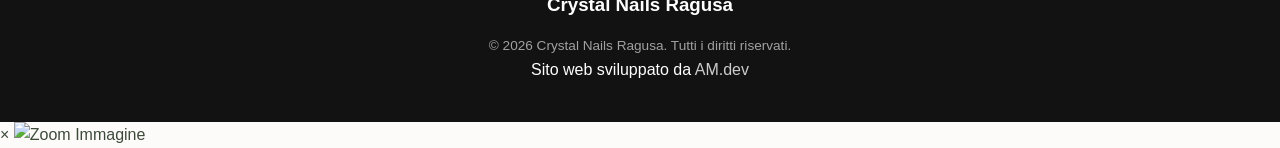
==== commit e132767c: "Update contact information and WhatsApp number in index.html and script.js" ====
--- a/index.html
+++ b/index.html
@@ -4,26 +4,19 @@
 <head>
     <meta charset="UTF-8">
     <meta name="viewport" content="width=device-width, initial-scale=1.0">
-
-    <title>Bitter | Marina di Ragusa</title>
+    <title>Crystal Nails Ragusa | Ricostruzione Unghie, Nail Art & Corsi</title>
     <meta name="description"
-        content="Bitter a Marina di Ragusa: vieni a scoprire la nostra selezione di vini, taglieri ed eventi esclusivi al tramonto.">
-    <meta name="keywords"
-        content="Bitter Marina di Ragusa, aperitivo Marina di Ragusa, vini, taglieri, eventi, tramonto, cocktail bar">
-    <meta name="author" content="Bitter">
-    <meta name="robots" content="index, follow">
-    <link rel="icon" href="img/icon.png" type="image/png">
-
+        content="Centro e rivendita Crystal Nails a Ragusa. Scopri i migliori prodotti per ricostruzione unghie, semipermanente, corsi di formazione e trattamenti nail art esclusivi.">
+    <link rel="icon" href="img/logo.png" type="image/png">
     <link rel="stylesheet" href="style.css">
 </head>
-
 <body>
 
     <header class="main-header">
         <div class="header-overlay">
             <a href="index.html" class="logo-container" style="text-decoration: none;">
-                <img src="img/logo.png" alt="Logo Bitter" class="logo" width="50" height="50">
-                <h1>Bitter</h1>
+                <img src="img/logo.png" alt="Logo Crystal Nails Ragusa" class="logo" width="50" height="50">
+                <h1>Crystal Nails | Ragusa</h1>
             </a>
 
             <button class="hamburger" aria-expanded="false" aria-label="Apri menu principale" aria-controls="main-nav">
@@ -33,146 +26,258 @@
             </button>
 
             <nav id="main-nav" role="navigation" aria-label="Menu principale">
-                <a href="#servizi">I Nostri Servizi</a>
-                <a href="#novita">Novità</a>
-                <a href="eventi.html">Eventi</a>
-                <a href="#galleria">Galleria</a>
-                <a href="contatti.html" class="nav-highlight">Contattaci</a>
+                <a href="index.html">Home</a>
+                <a href="#chi-siamo">Chi siamo</a>
+                <a href="#servizi">Servizi</a>
+                <a href="#corsi">Corsi</a>
+                <a href="#contatti">Contatti</a>
+                <div class="nav-socials">
+                    <a href="https://www.instagram.com/crystalnailsragusa/" target="_blank" aria-label="Instagram">
+                        <svg viewBox="0 0 24 24" width="22" height="22" fill="currentColor">
+                            <path
+                                d="M12 2.163c3.204 0 3.584.012 4.85.07 3.252.148 4.771 1.691 4.919 4.919.058 1.265.069 1.645.069 4.849 0 3.205-.012 3.584-.069 4.849-.149 3.225-1.664 4.771-4.919 4.919-1.266.058-1.644.07-4.85.07-3.204 0-3.584-.012-4.849-.07-3.26-.149-4.771-1.699-4.919-4.92-.058-1.265-.07-1.644-.07-4.849 0-3.204.013-3.583.07-4.849.149-3.227 1.664-4.771 4.919-4.919 1.266-.057 1.645-.069 4.849-.069zM12 0C8.741 0 8.333.014 7.053.072 2.695.272.273 2.69.073 7.052.014 8.333 0 8.741 0 12c0 3.259.014 3.668.072 4.948.2 4.358 2.618 6.78 6.98 6.98C8.333 23.986 8.741 24 12 24c3.259 0 3.668-.014 4.948-.072 4.354-.2 6.782-2.618 6.979-6.98.059-1.28.073-1.689.073-4.948 0-3.259-.014-3.667-.072-4.947-.196-4.354-2.617-6.78-6.979-6.98C15.668.014 15.259 0 12 0zm0 5.838a6.162 6.162 0 100 12.324 6.162 6.162 0 000-12.324zM12 16a4 4 0 110-8 4 4 0 010 8zm3.98-10.169a1.44 1.44 0 11-2.88 0 1.44 1.44 0 012.88 0z" />
+                        </svg>
+                    </a>
+                    <a href="https://www.facebook.com/nailsupragusa/?locale=it_IT" target="_blank" aria-label="Facebook">
+                        <svg viewBox="0 0 24 24" width="22" height="22" fill="currentColor">
+                            <path
+                                d="M22.675 0H1.325C.593 0 0 .593 0 1.325v21.351C0 23.407.593 24 1.325 24H12.82v-9.294H9.692v-3.622h3.128V8.413c0-3.1 1.893-4.788 4.659-4.788 1.325 0 2.463.099 2.795.143v3.24l-1.918.001c-1.504 0-1.795.715-1.795 1.763v2.313h3.587l-.467 3.622h-3.12V24h6.116c.73 0 1.323-.593 1.323-1.325V1.325C24 .593 23.407 0 22.675 0z" />
+                        </svg>
+                    </a>
+                </div>
             </nav>
         </div>
 
-        <!-- Hero Section Aggiornata: Divisa a Metà -->
         <div class="hero-content split-layout">
-
-            <!-- Lato Sinistro: Titolo, Sottotitolo e Immagine Prenotazione -->
-            <div class="hero-text">
-                <h2>L'attimo perfetto è qui. Il tuo tramonto, il nostro Bitter</h2>
-                <p>Scopri la nostra selezione di drink e stuzzicheria in una location unica a Marina di Ragusa.</p>
-
-                <a href="contatti.html" class="btn">
-                    <svg viewBox="0 0 24 24" width="24" height="24" fill="currentColor" aria-hidden="true">
-                        <path
-                            d="M17.472 14.382c-.297-.149-1.758-.867-2.03-.967-.273-.099-.471-.148-.67.15-.197.297-.767.966-.94 1.164-.173.199-.347.223-.644.075-.297-.15-1.255-.463-2.39-1.475-.883-.788-1.48-1.761-1.653-2.059-.173-.297-.018-.458.13-.606.134-.133.298-.347.446-.52.149-.174.198-.298.298-.497.099-.198.05-.371-.025-.52-.075-.149-.669-1.612-.916-2.207-.242-.579-.487-.5-.669-.51a12.8 12.8 0 0 0-.57-.01c-.198 0-.52.074-.792.372-.272.297-1.04 1.016-1.04 2.479 0 1.462 1.065 2.875 1.213 3.074.149.198 2.096 3.2 5.077 4.487.709.306 1.262.489 1.694.625.712.227 1.36.195 1.871.118.571-.085 1.758-.719 2.006-1.413.248-.694.248-1.289.173-1.413-.074-.124-.272-.198-.57-.347m-5.421 7.403h-.004a9.87 9.87 0 0 1-5.031-1.378l-.361-.214-3.741.982.998-3.648-.235-.374a9.86 9.86 0 0 1-1.51-5.26c.001-5.45 4.436-9.884 9.888-9.884 2.64 0 5.122 1.03 6.988 2.898a9.825 9.825 0 0 1 2.893 6.994c-.003 5.45-4.437 9.884-9.885 9.884m8.413-18.297A11.815 11.815 0 0 0 12.05 0C5.495 0 .16 5.335.157 11.892c0 2.096.547 4.142 1.588 5.945L.057 24l6.305-1.654a11.882 11.882 0 0 0 5.683 1.448h.005c6.554 0 11.89-5.335 11.893-11.893a11.821 11.821 0 0 0-3.48-8.413Z" />
-                    </svg>
-                    Contattaci
-                </a>
-            </div>
-
-            <!-- Lato Destro: Icone Cliccabili -->
-            <div class="hero-icons">
-                <a href="staff.html" class="hero-icon-link">
-                    <img src="img/staff_icon.jpg" alt="Icona Staff">
-                    <span>Staff</span>
-                </a>
-                <a href="eventi.html" class="hero-icon-link">
-                    <img src="img/eventi_icon.jpg" alt="Icona Eventi">
-                    <span>Eventi</span>
-                </a>
-                <a href="menu.html" class="hero-icon-link">
-                    <img src="img/menu_icon.jpg" alt="Icona Drink e Stuzzicheria">
-                    <span>Drink e Stuzzicheria</span>
-                </a>
-            </div>
-
+            <div class="hero-text fade-in">
+                <h2>La perfezione per le tue mani inizia da qui.</h2>
+                <p>Scopri i nostri trattamenti esclusivi, i prodotti professionali e i corsi di formazione Crystal Nails
+                    a Ragusa.</p>
+                <a href="#contatti" class="btn">Prenota Appuntamento</a>
+            </div>
         </div>
     </header>
 
     <main id="main-content">
 
+        <!-- SEZIONE CHI SIAMO -->
+        <section class="about-section container fade-in" style="padding: 60px 20px;" id="chi-siamo">
+            <div style="max-width: 900px; margin: 0 auto; text-align: center;">
+                <h2 style="color: var(--primary); font-size: 2.2rem; margin-bottom: 20px;">
+                    Centro di Riferimento & Accademia Crystal Nails Ragusa
+                </h2>
+                <p style="font-size: 1.1rem; line-height: 1.8; color: #444; margin-bottom: 25px;">
+                    Siamo il centro di riferimento ufficiale <strong>Crystal Nails</strong> a Ragusa e il punto di forza per la
+                    formazione professionale su tutto il territorio provinciale. Il nostro salone nasce dalla profonda passione
+                    per l'estetica, la cura dei dettagli e la continua innovazione nel mondo del <em>Nail Care</em>. Crediamo
+                    che ogni mano racconti una storia e il nostro obiettivo è renderla unica e meravigliosa.
+                </p>
+                <p style="font-size: 1.1rem; line-height: 1.8; color: #444; margin-bottom: 35px;">
+                    Oltre ad offrire trattamenti personalizzati di altissima qualità, siamo orgogliosi di essere
+                    un'<strong>Accademia di Formazione Ufficiale</strong>, punto di riferimento per aspiranti ed esperte
+                    onicotecniche di tutta la provincia di Ragusa (Modica, Vittoria, Comiso, Scicli e limitrofi), dove
+                    trasformiamo la tua passione in una vera e propria professione.
+                </p>
+        
+                <!-- PUNTI DI FORZA ACCADEMIA -->
+                <div
+                    style="display: grid; grid-template-columns: repeat(auto-fit, minmax(250px, 1fr)); gap: 20px; text-align: left; margin-top: 30px;">
+                    <div
+                        style="background: #fdfbfb; padding: 20px; border-radius: 10px; border-left: 4px solid var(--accent, var(--primary));">
+                        <h4 style="color: var(--primary); margin-bottom: 8px;">🎓 Corsi Certificati</h4>
+                        <p style="font-size: 0.95rem; color: #666; margin: 0;">Dai corsi base in Gel, Acrilico ed Acrylgel alle
+                            masterclass avanzate di struttura e Nail Art.</p>
+                    </div>
+                    <div
+                        style="background: #fdfbfb; padding: 20px; border-radius: 10px; border-left: 4px solid var(--accent, var(--primary));">
+                        <h4 style="color: var(--primary); margin-bottom: 8px;">👥 Classi a Numero Chiuso</h4>
+                        <p style="font-size: 0.95rem; color: #666; margin: 0;">Per garantire che ogni allieva sia seguita
+                            individualmente passo dopo passo dalle nostre Master.</p>
+                    </div>
+                    <div
+                        style="background: #fdfbfb; padding: 20px; border-radius: 10px; border-left: 4px solid var(--accent, var(--primary));">
+                        <h4 style="color: var(--primary); margin-bottom: 8px;">🛍️ Kit e Prodotti Inclusi</h4>
+                        <p style="font-size: 0.95rem; color: #666; margin: 0;">Prodotti messi a disposizione gratuitamente, kit
+                            di lime in omaggio e manuale didattico BeOnic.</p>
+                    </div>
+                </div>
+            </div>
+        </section>
+
         <!-- SEZIONE SERVIZI -->
         <section id="servizi" class="services-section fade-in">
-            <div class="service-header">
-                <h2>I Nostri Servizi</h2>
-                <a href="menu.html" class="btn btn-primary">Clicca per il MENU</a>
-            </div>
-            <p class="section-subtitle"><!---DA POTER AGGIUNGERE FACOLTATIVAMENTE--></p>
+            <h2>I Nostri Servizi</h2>
+            <p class="section-subtitle">Alta professionalità e prodotti d'eccellenza per le tue unghie.</p>
             <div class="services-grid">
                 <div class="service-card">
-                    <div class="service-icon">🍸</div>
-                    <h3>Cocktail & Drink</h3>
-                    <p>Drink curati nei minimi dettagli, dai grandi classici alle nostre signature preparate con
-                        ingredienti premium.</p>
+                    <div class="service-icon">💅</div>
+                    <h3>Ricostruzione Gel</h3>
+                    <p>Allungamento e copertura in gel per mani perfette e durature nel tempo, eseguite con tecniche
+                        all'avanguardia.</p>
                 </div>
                 <div class="service-card">
-                    <div class="service-icon">🥨</div>
-                    <h3>Stuzzicheria</h3>
-                    <p>Sfiziosità e prodotti selezionati con cura per accompagnare al meglio il tuo aperitivo.
-                    </p>
-                </div>
-            </div>
-        </section>
-
-        <!-- SEZIONE NOVITÀ -->
-        <section id="novita" class="news-section fade-in">
-            <h2>Novità & Promozioni</h2>
-            <p class="section-subtitle">Rimani aggiornato sulle nostre serate a tema, degustazioni ed eventi speciali.
-                Scopri le locandine!</p>
+                    <div class="service-icon">✨</div>
+                    <h3>Semipermanente</h3>
+                    <p>Applicazione di smalto semipermanente rinforzato, unito a una dry manicure impeccabile per una
+                        pulizia profonda.</p>
+                </div>
+                <div class="service-card">
+                    <div class="service-icon">🎨</div>
+                    <h3>Nail Art & Design</h3>
+                    <p>Dalle decorazioni minimal alle micropitture più complesse. Trasformiamo le tue unghie in vere
+                        opere d'arte.</p>
+                </div>
+            </div>
+        </section>
+
+        <!-- SEZIONE CORSI -->
+        <section id="corsi" class="news-section fade-in">
+            <h2>Accademia Corsi Formativi</h2>
+            <p class="section-subtitle">Trasforma la tua passione in professione. Scopri i nostri corsi divisi in moduli
+                specifici.</p>
             <div class="news-container">
-                <!--INIZIO BLOCCO LOCANDINE-->
                 <div class="news-card">
-                    <img src="img/locandine/locandina1.jpg" alt="Promo Tramonto" class="event-poster">
+                    <div class="poster-wrapper">
+                        <img src="img/corsi/corso1.jpg" alt="Corso Base" class="event-poster">
+                    </div>
                     <div class="news-details">
-                        <span class="news-date">Tutti i giorni</span>
-                        <h3>Aperitivo al Tramonto</h3>
-                        <p>Goditi la magia di Marina di Ragusa: prenota il tuo tavolo per l'ora dell'aperitivo e
-                            lasciati sorprendere dalle nostre proposte.</p>
-                    </div>
-                </div>
-                <!--Aggiungi altre!!!-->
-            </div>
-        </section>
-
-        <!-- SEZIONE GALLERIA -->
+                        <span class="news-date">Livello: Principiante</span>
+                        <h3>Corso Base Ricostruzione Gel</h3>
+                        <p>Ideale per chi inizia da zero. Impara le basi fondamentali dell'allungamento.</p>
+                        <a href="corso-base.html" class="btn btn-outline" style="margin-top: 15px; width: 100%;">Scopri
+                            i Moduli</a>
+                    </div>
+                </div>
+                <div class="news-card">
+                    <div class="poster-wrapper">
+                        <img src="img/corsi/corso2.jpg" alt="Corso Semipermanente" class="event-poster">
+                    </div>
+                    <div class="news-details">
+                        <span class="news-date">Livello: Intermedio</span>
+                        <h3>Semipermanente & Dry Manicure</h3>
+                        <p>Perfeziona la tecnica della fresa e l'applicazione perfetta del semipermanente.</p>
+                        <a href="corso-semipermanente.html" class="btn btn-outline"
+                            style="margin-top: 15px; width: 100%;">Scopri i Moduli</a>
+                    </div>
+                </div>
+                <div class="news-card">
+                    <div class="poster-wrapper">
+                        <img src="img/corsi/corso3.jpg" alt="Corso Nail Art" class="event-poster">
+                    </div>
+                    <div class="news-details">
+                        <span class="news-date">Livello: Avanzato</span>
+                        <h3>Nail Art & Micropittura</h3>
+                        <p>Un percorso tecnico per imparare a realizzare sfumature, linee sottili e decori in 3D.</p>
+                        <a href="corso-nailart.html" class="btn btn-outline"
+                            style="margin-top: 15px; width: 100%;">Scopri i Moduli</a>
+                    </div>
+                </div>
+            </div>
+        </section>
+
+        <!-- SEZIONE GALLERIA CON LIGHTBOX -->
         <section id="galleria" class="gallery fade-in">
-            <h2>Galleria fotografica</h2>
+            <h2>I Nostri Lavori</h2>
+            <p class="section-subtitle">Clicca su una foto per ingrandirla.</p>
             <div class="slider-container">
                 <button type="button" class="slider-btn prev-btn" aria-label="Foto precedente">❮</button>
                 <div class="slider-wrapper">
-                    <div class="slider-track" role="region" aria-label="Galleria fotografiche">
-                    </div>
+                    <!-- Il contenuto verrà inserito automaticamente da script.js -->
+                    <div class="slider-track" role="region" aria-label="Galleria fotografica"></div>
                 </div>
                 <button type="button" class="slider-btn next-btn" aria-label="Prossima foto">❯</button>
             </div>
         </section>
 
+        <!-- NUOVA SEZIONE CONTATTI UNIFICATA -->
+        <section id="contatti" class="contact-hub fade-in">
+            <h2>Contattaci</h2>
+            <p class="section-subtitle">Vieni a trovarci o prenota il tuo appuntamento.</p>
+
+            <div class="contact-layout">
+                <div class="contact-card info-card">
+                    <h3>I Nostri Recapiti</h3>
+                    <p><strong>📍 Indirizzo:</strong> Via Archimede, 444, 97100 Ragusa RG</p>
+                    <p><strong>📞 Telefono:</strong> <a href="tel:+39 389 655 9273">+39 389 655 9273</a></p>
+                    <p><strong>✉️ Email:</strong> <a href="mailto:nailsupragusa@gmail.com">nailsupragusa@gmail.com</a></p>
+
+                    <a href="https://wa.me/3896559273" target="_blank" class="btn wa-btn" style="margin-top: 20px;">
+                        <svg viewBox="0 0 24 24" width="20" height="20" fill="currentColor" style="margin-right: 8px;">
+                            <path
+                                d="M17.472 14.382c-.297-.149-1.758-.867-2.03-.967-.273-.099-.471-.148-.67.15-.197.297-.767.966-.94 1.164-.173.199-.347.223-.644.075-.297-.15-1.255-.463-2.39-1.475-.883-.788-1.48-1.761-1.653-2.059-.173-.297-.018-.458.13-.606.134-.133.298-.347.446-.52.149-.174.198-.298.298-.497.099-.198.05-.371-.025-.52-.075-.149-.669-1.612-.916-2.207-.242-.579-.487-.5-.669-.51a12.8 12.8 0 0 0-.57-.01c-.198 0-.52.074-.792.372-.272.297-1.04 1.016-1.04 2.479 0 1.462 1.065 2.875 1.213 3.074.149.198 2.096 3.2 5.077 4.487.709.306 1.262.489 1.694.625.712.227 1.36.195 1.871.118.571-.085 1.758-.719 2.006-1.413.248-.694.248-1.289.173-1.413-.074-.124-.272-.198-.57-.347m-5.421 7.403h-.004a9.87 9.87 0 0 1-5.031-1.378l-.361-.214-3.741.982.998-3.648-.235-.374a9.86 9.86 0 0 1-1.51-5.26c.001-5.45 4.436-9.884 9.888-9.884 2.64 0 5.122 1.03 6.988 2.898a9.825 9.825 0 0 1 2.893 6.994c-.003 5.45-4.437 9.884-9.885 9.884m8.413-18.297A11.815 11.815 0 0 0 12.05 0C5.495 0 .16 5.335.157 11.892c0 2.096.547 4.142 1.588 5.945L.057 24l6.305-1.654a11.882 11.882 0 0 0 5.683 1.448h.005c6.554 0 11.89-5.335 11.893-11.893a11.821 11.821 0 0 0-3.48-8.413Z" />
+                        </svg>
+                        Scrivici su WhatsApp
+                    </a>
+                </div>
+
+                <div class="contact-card hours-card">
+                    <h3>Orari di Apertura</h3>
+                    <table class="orari-table">
+                        <tbody>
+                            <tr>
+                                <td>Lunedì</td>
+                                <td>09:00 - 13:00 | 16:00 - 20:00</td>
+                            </tr>
+                            <tr>
+                                <td>Martedì</td>
+                                <td>09:00 - 13:00 | 16:00 - 20:00</td>
+                            </tr>
+                            <tr>
+                                <td>Mercoledì</td>
+                                <td>09:00 - 13:00 | 16:00 - 20:00</td>
+                            </tr>
+                            <tr>
+                                <td>Giovedì</td>
+                                <td>09:00 - 13:00 | 16:00 - 20:00</td>
+                            </tr>
+                            <tr>
+                                <td>Venerdì</td>
+                                <td>09:00 - 13:00 | 16:00 - 20:00</td>
+                            </tr>
+                            <tr class="closed-day">
+                                <td>Sabato</td>
+                                <td>Chiuso</td>
+                            </tr>
+                            <tr class="closed-day">
+                                <td>Domenica</td>
+                                <td>Chiuso</td>
+                            </tr>
+                        </tbody>
+                    </table>
+                </div>
+            </div>
+
+            <div class="map-container"
+                style="margin-top: 30px; border-radius: 15px; overflow: hidden; box-shadow: 0 10px 30px rgba(0,0,0,0.1);">
+                <iframe src="https://www.google.com/maps?q=Via+Archimede,+444,+97100+Ragusa+RG&output=embed" width="100%"
+                    height="350" style="border:0; display: block;" allowfullscreen="" loading="lazy"></iframe>
+            </div>
+        </section>
+
     </main>
 
-    <!-- FOOTER AGGIORNATO CON DATI BITTER -->
     <footer>
-        <h3>Bitter</h3>
-        <!-- Inserisci l'indirizzo esatto del locale qui sotto -->
-        <p>Via Livorno SNC Porto turistico, 97100 Marina di Ragusa RG</p>
-        <p>Tel: <a href="tel:+393931858672">+39 393 185 8672</a> | Email: <a
-                href="mailto:info@bittermarina.it">info@bittermarina.it</a></p>
-
-        <div class="social-links">
-            <a href="https://www.instagram.com/bitter_marinadrg/" target="_blank" aria-label="Seguici su Instagram">
-                <svg viewBox="0 0 24 24" width="28" height="28" fill="currentColor">
-                    <path
-                        d="M12 2.163c3.204 0 3.584.012 4.85.07 3.252.148 4.771 1.691 4.919 4.919.058 1.265.069 1.645.069 4.849 0 3.205-.012 3.584-.069 4.849-.149 3.225-1.664 4.771-4.919 4.919-1.266.058-1.644.07-4.85.07-3.204 0-3.584-.012-4.849-.07-3.26-.149-4.771-1.699-4.919-4.92-.058-1.265-.07-1.644-.07-4.849 0-3.204.013-3.583.07-4.849.149-3.227 1.664-4.771 4.919-4.919 1.266-.057 1.645-.069 4.849-.069zM12 0C8.741 0 8.333.014 7.053.072 2.695.272.273 2.69.073 7.052.014 8.333 0 8.741 0 12c0 3.259.014 3.668.072 4.948.2 4.358 2.618 6.78 6.98 6.98C8.333 23.986 8.741 24 12 24c3.259 0 3.668-.014 4.948-.072 4.354-.2 6.782-2.618 6.979-6.98.059-1.28.073-1.689.073-4.948 0-3.259-.014-3.667-.072-4.947-.196-4.354-2.617-6.78-6.979-6.98C15.668.014 15.259 0 12 0zm0 5.838a6.162 6.162 0 100 12.324 6.162 6.162 0 000-12.324zM12 16a4 4 0 110-8 4 4 0 010 8zm3.98-10.169a1.44 1.44 0 11-2.88 0 1.44 1.44 0 012.88 0z" />
-                </svg>
-            </a>
-            <a href="https://www.facebook.com/bittermarinadiragusa" target="_blank" aria-label="Seguici su Facebook">
-                <svg viewBox="0 0 24 24" width="28" height="28" fill="currentColor">
-                    <path
-                        d="M22.675 0H1.325C.593 0 0 .593 0 1.325v21.351C0 23.407.593 24 1.325 24H12.82v-9.294H9.692v-3.622h3.128V8.413c0-3.1 1.893-4.788 4.659-4.788 1.325 0 2.463.099 2.795.143v3.24l-1.918.001c-1.504 0-1.795.715-1.795 1.763v2.313h3.587l-.467 3.622h-3.12V24h6.116c.73 0 1.323-.593 1.323-1.325V1.325C24 .593 23.407 0 22.675 0z" />
-                </svg>
-            </a>
-        </div>
-        <p class="copyright">© <span id="year"></span> Bitter. Tutti i diritti riservati.</p>
+        <h3>Crystal Nails Ragusa</h3>
+        <p class="copyright">© <span id="year"></span> Crystal Nails Ragusa. Tutti i diritti riservati.</p>
+        <p class="developer">Sito web sviluppato da <a href="https://am-dev-portfolio.onrender.com/" target="_blank"
+                rel="noopener noreferrer">AM.dev</a></p>
     </footer>
 
-    <!-- BOTTONE CORNETTA TELEFONICA FLUTTUANTE -->
-    <a href="tel:+393931858672" class="tel-floating" aria-label="Chiamaci ora">
+    <a href="tel:+393896559273" class="tel-floating" aria-label="Chiamaci ora">
         <svg viewBox="0 0 24 24" width="28" height="28" fill="currentColor">
             <path
                 d="M6.62 10.79c1.44 2.83 3.76 5.14 6.59 6.59l2.2-2.2c.27-.27.67-.36 1.02-.24 1.12.37 2.33.57 3.57.57.55 0 1 .45 1 1V20c0 .55-.45 1-1 1-9.39 0-17-7.61-17-17 0-.55.45-1 1-1h3.5c.55 0 1 .45 1 1 0 1.25.2 2.45.57 3.57.11.35.03.74-.25 1.02l-2.2 2.2z" />
         </svg>
     </a>
 
+    <!-- STRUTTURA LIGHTBOX NASCOSTA -->
+    <div id="lightbox" class="lightbox-overlay">
+        <span class="lightbox-close">&times;</span>
+        <img class="lightbox-img" id="lightbox-img" src="" alt="Zoom Immagine">
+    </div>
+
     <script>document.getElementById('year').textContent = new Date().getFullYear();</script>
     <script src="script.js" defer></script>
-
 </body>
 
 </html>
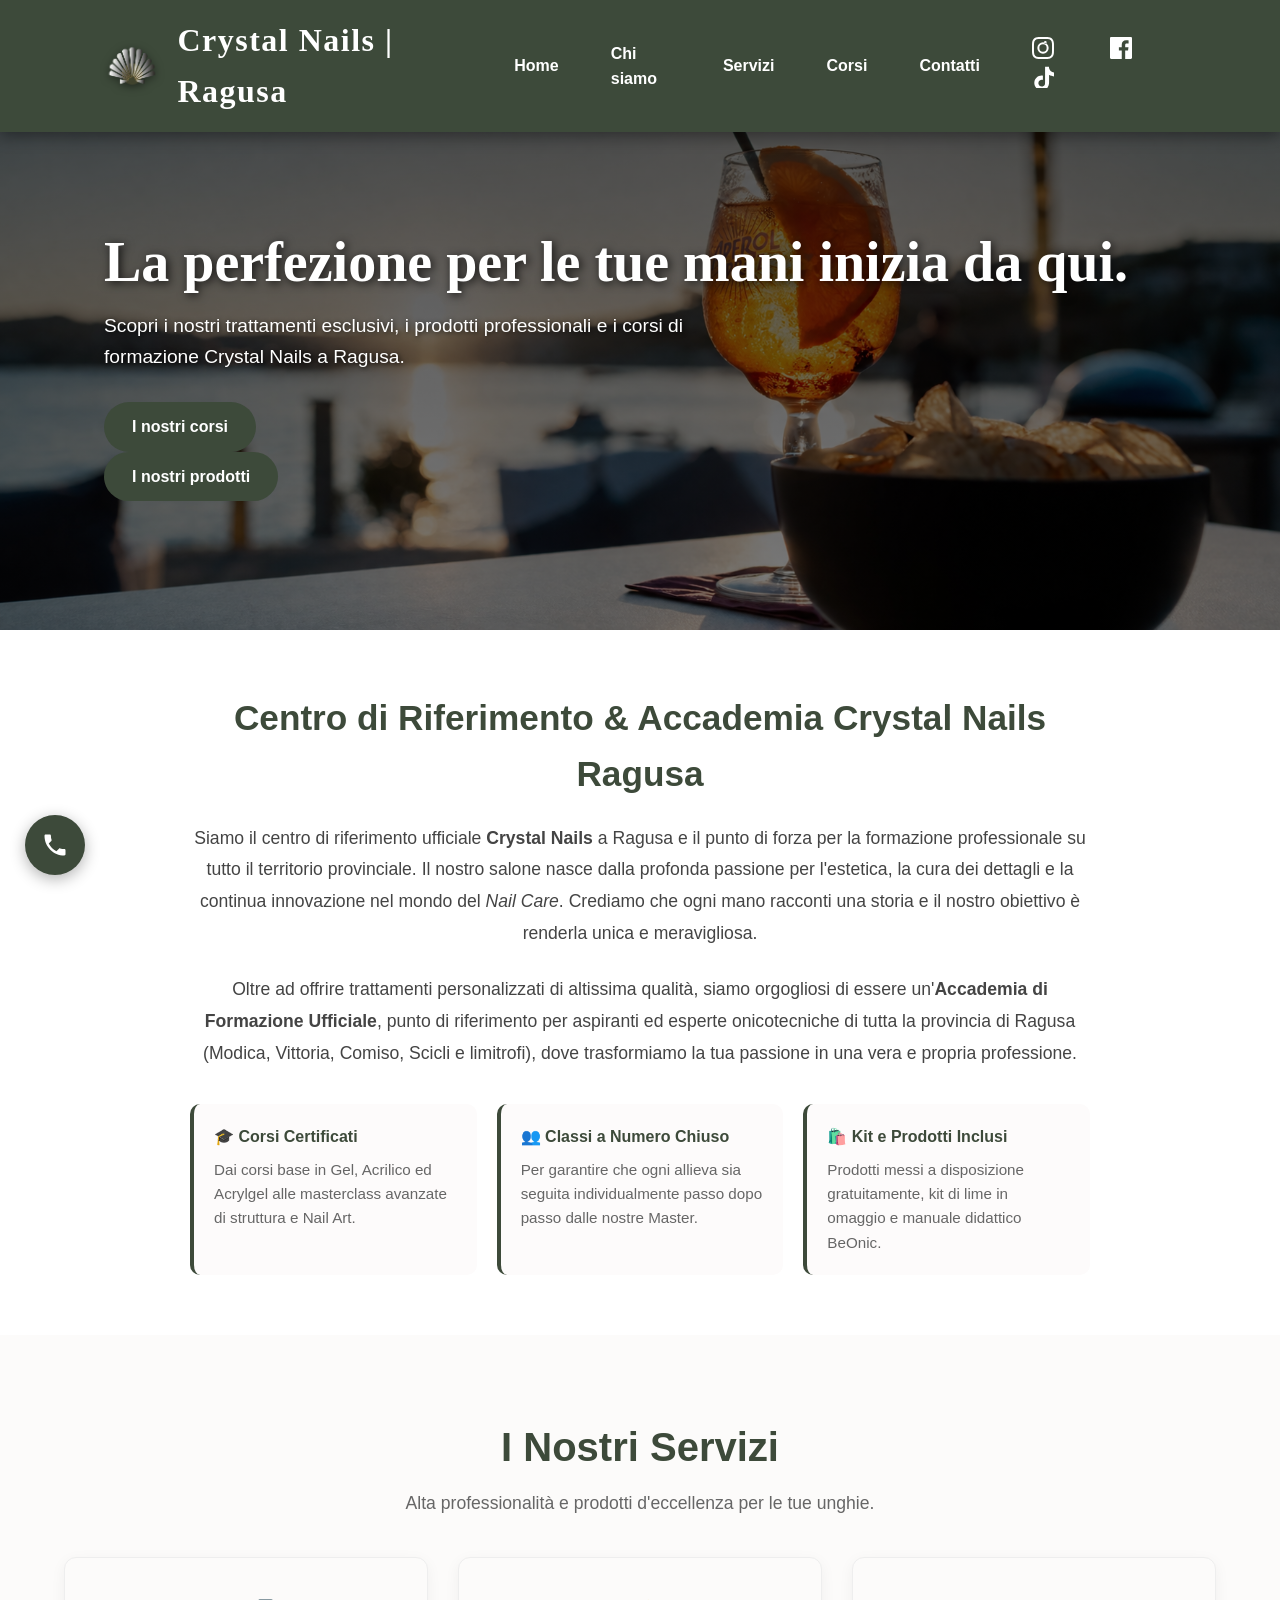
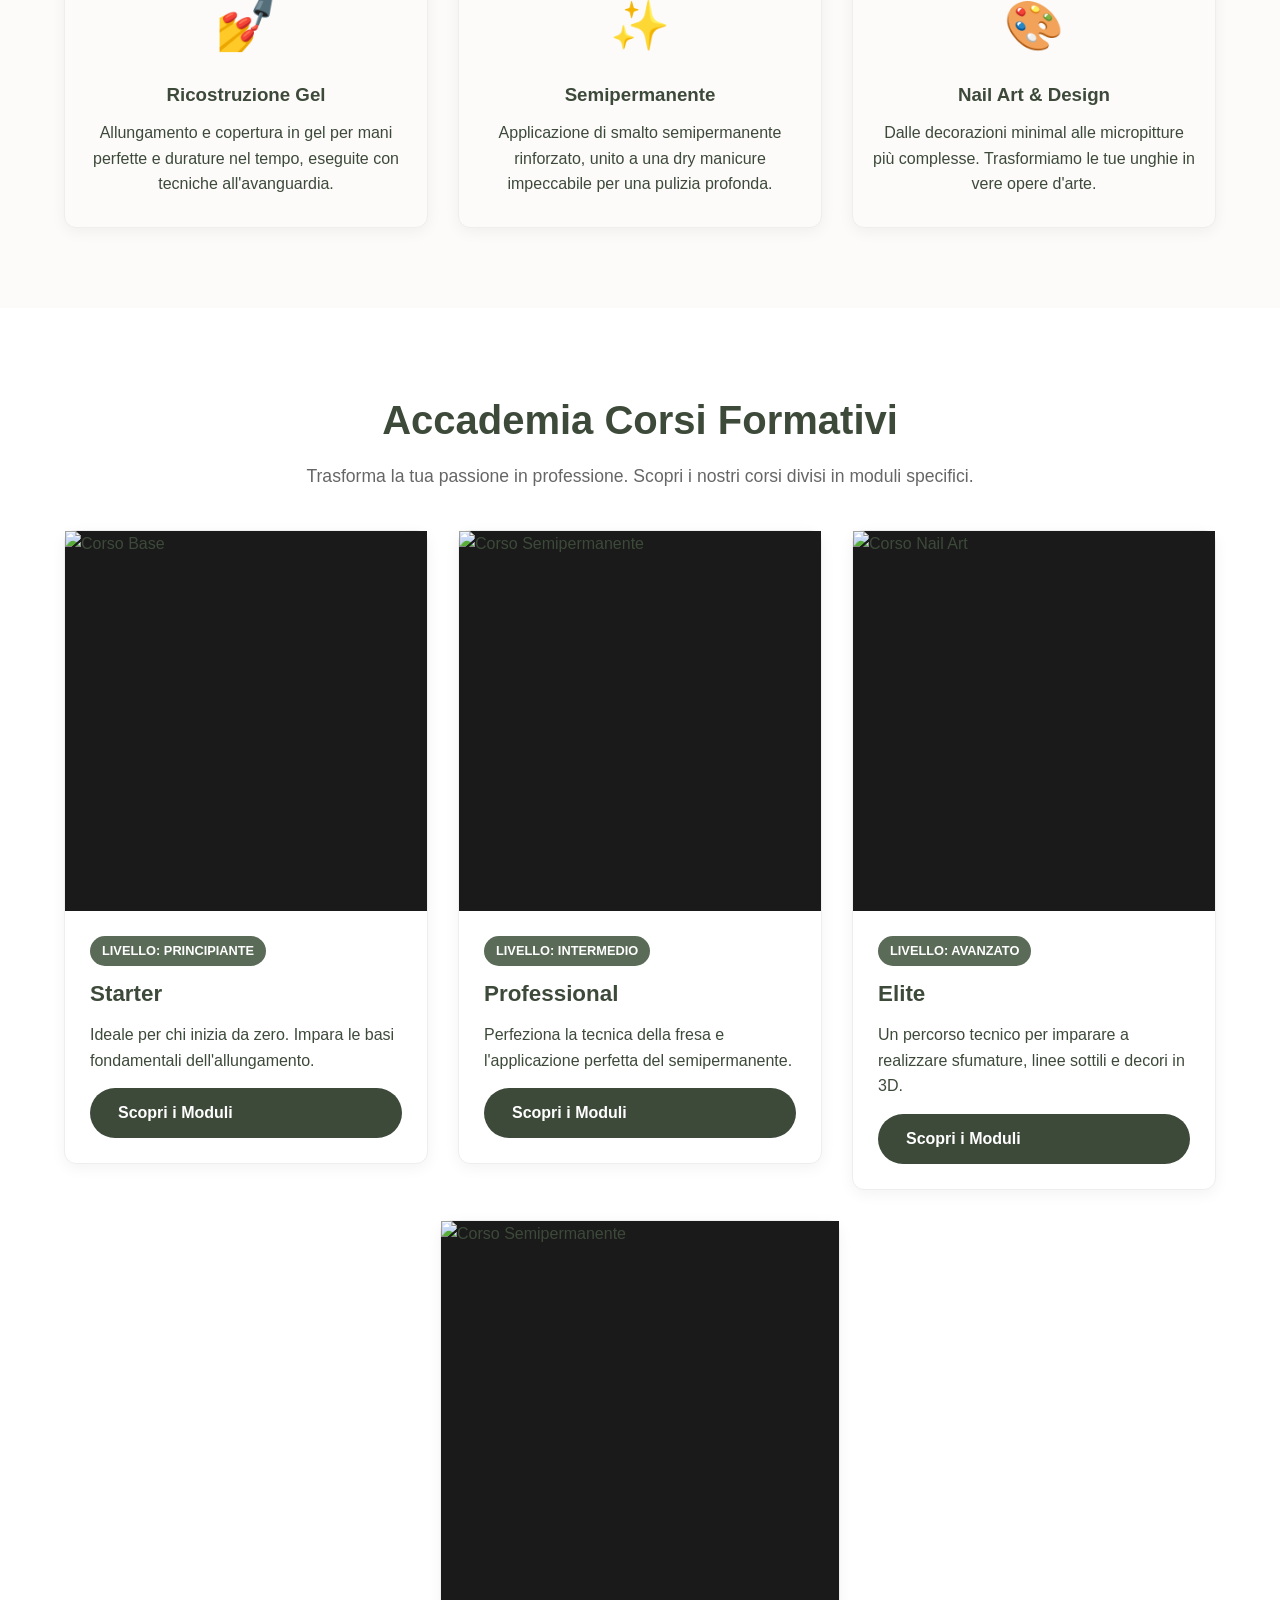
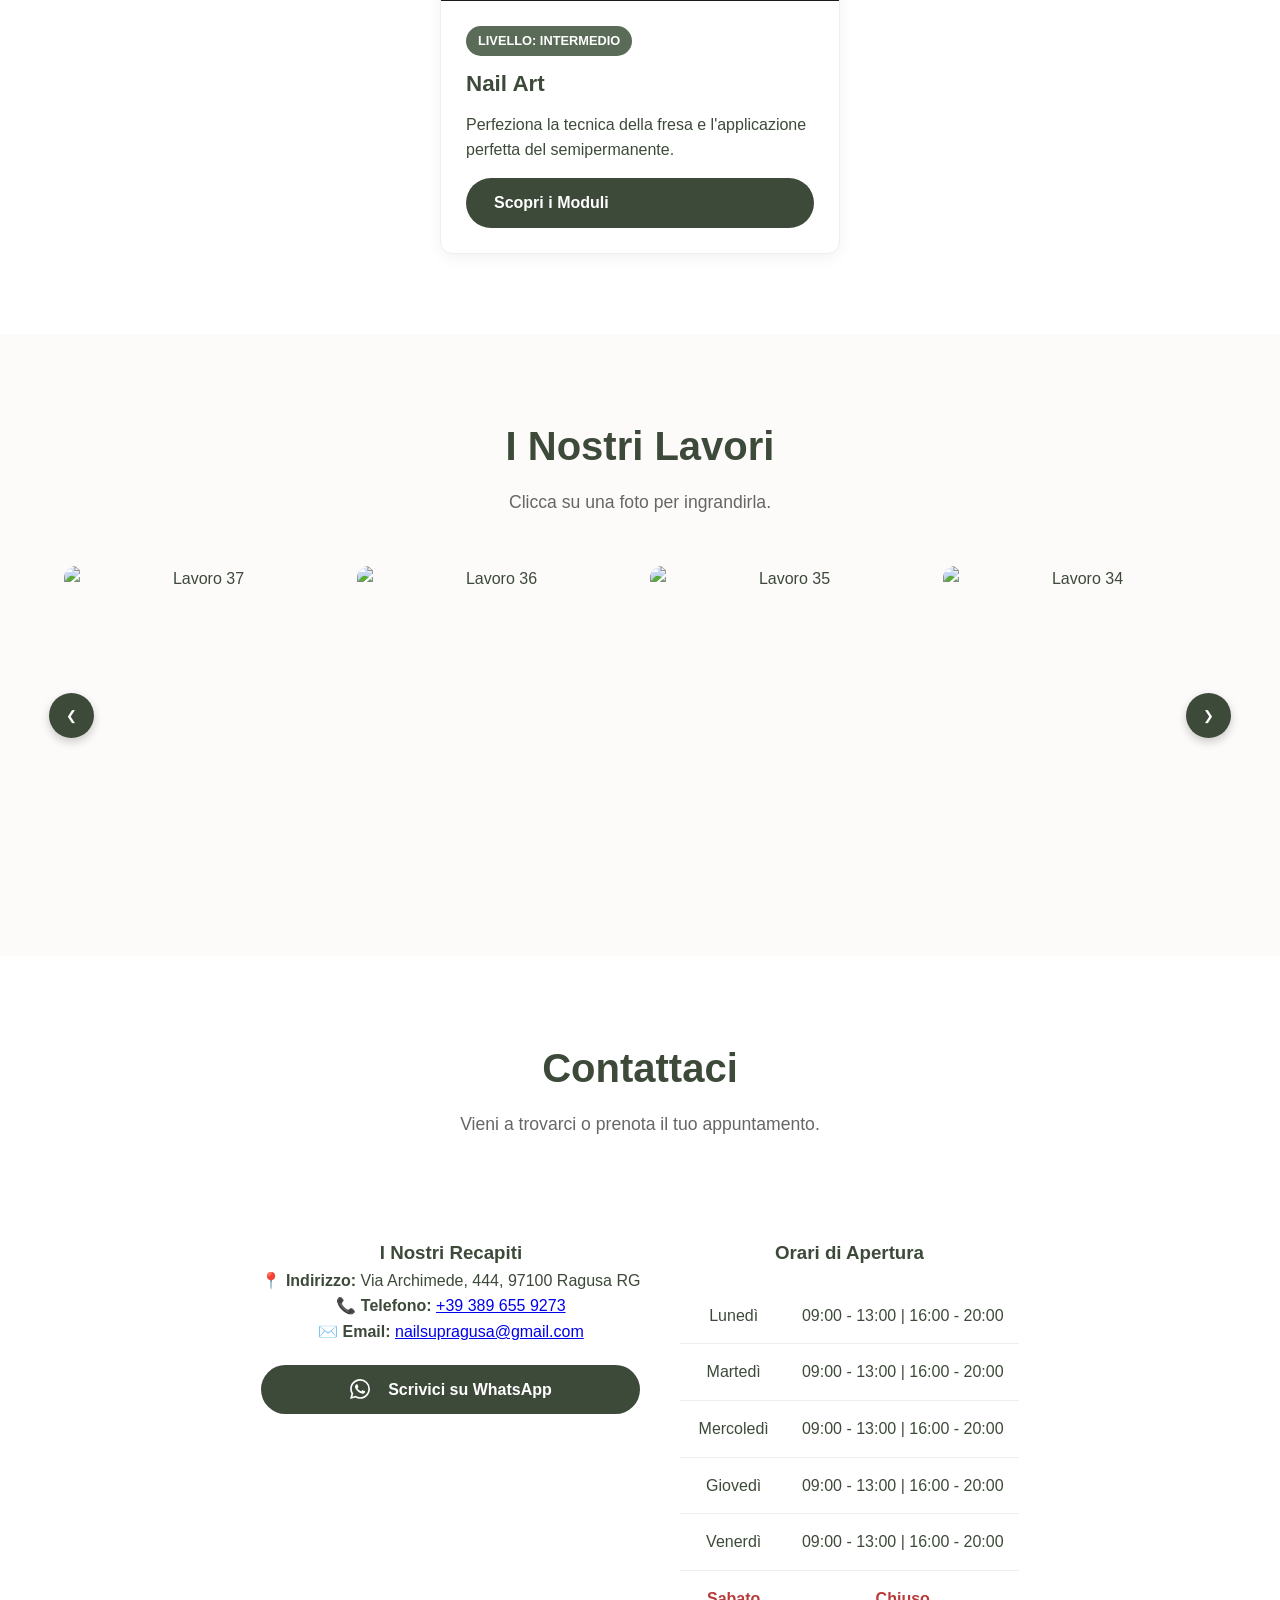
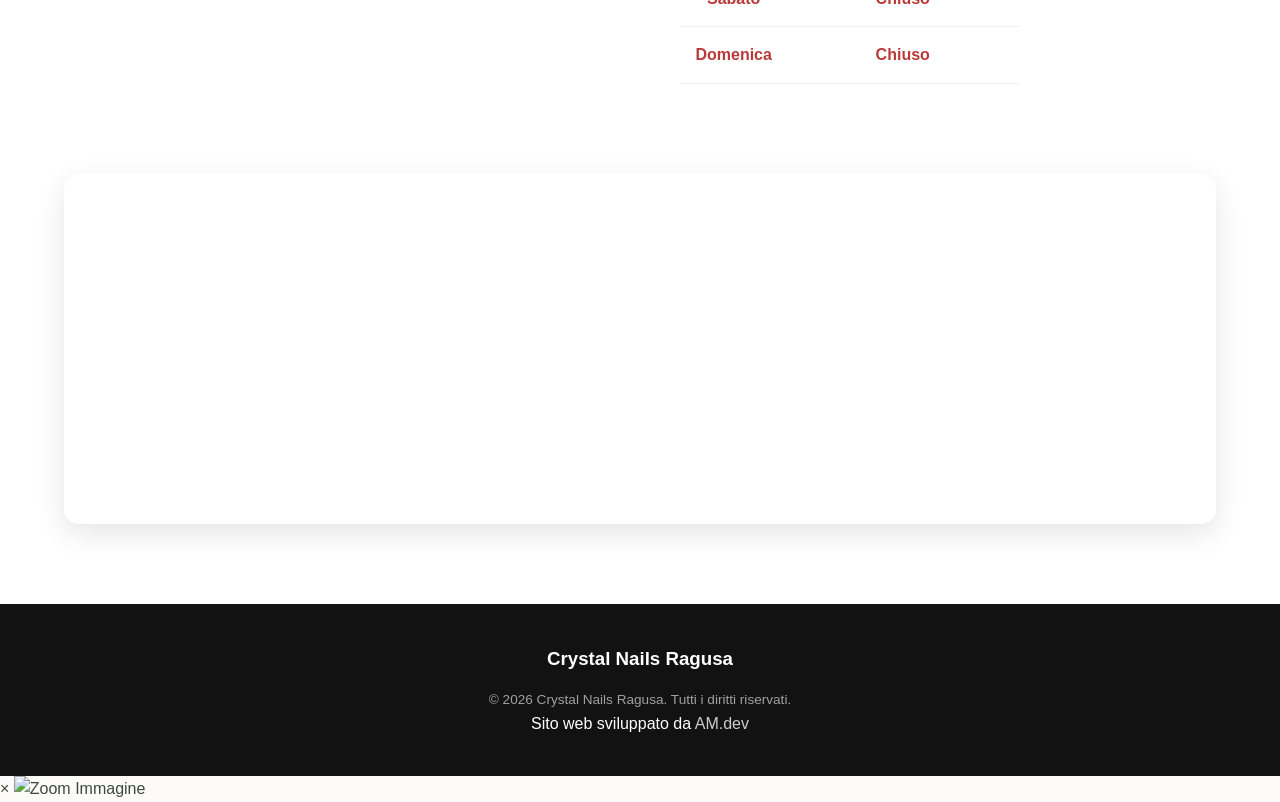
==== commit 3dfd2bcb: "Add TikTok link and update course titles in index.html" ====
--- a/index.html
+++ b/index.html
@@ -44,6 +44,14 @@
                                 d="M22.675 0H1.325C.593 0 0 .593 0 1.325v21.351C0 23.407.593 24 1.325 24H12.82v-9.294H9.692v-3.622h3.128V8.413c0-3.1 1.893-4.788 4.659-4.788 1.325 0 2.463.099 2.795.143v3.24l-1.918.001c-1.504 0-1.795.715-1.795 1.763v2.313h3.587l-.467 3.622h-3.12V24h6.116c.73 0 1.323-.593 1.323-1.325V1.325C24 .593 23.407 0 22.675 0z" />
                         </svg>
                     </a>
+                    <a href="https://www.tiktok.com/@nailsupragusa" target="_blank" aria-label="Tik Tok">
+                        <svg viewBox="0 0 28 28" width="22" height="22" fill="currentColor">
+                            <title>tiktok</title>
+                            <path
+                                d="M16.656 1.029c1.637-0.025 3.262-0.012 4.886-0.025 0.054 2.031 0.878 3.859 2.189 5.213l-0.002-0.002c1.411 1.271 3.247 2.095 5.271 2.235l0.028 0.002v5.036c-1.912-0.048-3.71-0.489-5.331-1.247l0.082 0.034c-0.784-0.377-1.447-0.764-2.077-1.196l0.052 0.034c-0.012 3.649 0.012 7.298-0.025 10.934-0.103 1.853-0.719 3.543-1.707 4.954l0.020-0.031c-1.652 2.366-4.328 3.919-7.371 4.011l-0.014 0c-0.123 0.006-0.268 0.009-0.414 0.009-1.73 0-3.347-0.482-4.725-1.319l0.040 0.023c-2.508-1.509-4.238-4.091-4.558-7.094l-0.004-0.041c-0.025-0.625-0.037-1.25-0.012-1.862 0.49-4.779 4.494-8.476 9.361-8.476 0.547 0 1.083 0.047 1.604 0.136l-0.056-0.008c0.025 1.849-0.050 3.699-0.050 5.548-0.423-0.153-0.911-0.242-1.42-0.242-1.868 0-3.457 1.194-4.045 2.861l-0.009 0.030c-0.133 0.427-0.21 0.918-0.21 1.426 0 0.206 0.013 0.41 0.037 0.61l-0.002-0.024c0.332 2.046 2.086 3.59 4.201 3.59 0.061 0 0.121-0.001 0.181-0.004l-0.009 0c1.463-0.044 2.733-0.831 3.451-1.994l0.010-0.018c0.267-0.372 0.45-0.822 0.511-1.311l0.001-0.014c0.125-2.237 0.075-4.461 0.087-6.698 0.012-5.036-0.012-10.060 0.025-15.083z">
+                            </path>
+                        </svg>
+                    </a>
                 </div>
             </nav>
         </div>
@@ -53,7 +61,8 @@
                 <h2>La perfezione per le tue mani inizia da qui.</h2>
                 <p>Scopri i nostri trattamenti esclusivi, i prodotti professionali e i corsi di formazione Crystal Nails
                     a Ragusa.</p>
-                <a href="#contatti" class="btn">Prenota Appuntamento</a>
+                <a href="#corsi" class="btn">I nostri corsi</a>
+                <a href="" class="btn">I nostri prodotti</a>
             </div>
         </div>
     </header>
@@ -142,7 +151,7 @@
                     </div>
                     <div class="news-details">
                         <span class="news-date">Livello: Principiante</span>
-                        <h3>Corso Base Ricostruzione Gel</h3>
+                        <h3>Starter</h3>
                         <p>Ideale per chi inizia da zero. Impara le basi fondamentali dell'allungamento.</p>
                         <a href="corso-base.html" class="btn btn-outline" style="margin-top: 15px; width: 100%;">Scopri
                             i Moduli</a>
@@ -154,7 +163,7 @@
                     </div>
                     <div class="news-details">
                         <span class="news-date">Livello: Intermedio</span>
-                        <h3>Semipermanente & Dry Manicure</h3>
+                        <h3>Professional</h3>
                         <p>Perfeziona la tecnica della fresa e l'applicazione perfetta del semipermanente.</p>
                         <a href="corso-semipermanente.html" class="btn btn-outline"
                             style="margin-top: 15px; width: 100%;">Scopri i Moduli</a>
@@ -166,10 +175,22 @@
                     </div>
                     <div class="news-details">
                         <span class="news-date">Livello: Avanzato</span>
-                        <h3>Nail Art & Micropittura</h3>
+                        <h3>Elite</h3>
                         <p>Un percorso tecnico per imparare a realizzare sfumature, linee sottili e decori in 3D.</p>
                         <a href="corso-nailart.html" class="btn btn-outline"
                             style="margin-top: 15px; width: 100%;">Scopri i Moduli</a>
+                    </div>
+                </div>
+                <div class="news-card">
+                    <div class="poster-wrapper">
+                        <img src="img/corsi/corso2.jpg" alt="Corso Semipermanente" class="event-poster">
+                    </div>
+                    <div class="news-details">
+                        <span class="news-date">Livello: Intermedio</span>
+                        <h3>Nail Art</h3>
+                        <p>Perfeziona la tecnica della fresa e l'applicazione perfetta del semipermanente.</p>
+                        <a href="corso-semipermanente.html" class="btn btn-outline" style="margin-top: 15px; width: 100%;">Scopri i
+                            Moduli</a>
                     </div>
                 </div>
             </div>
